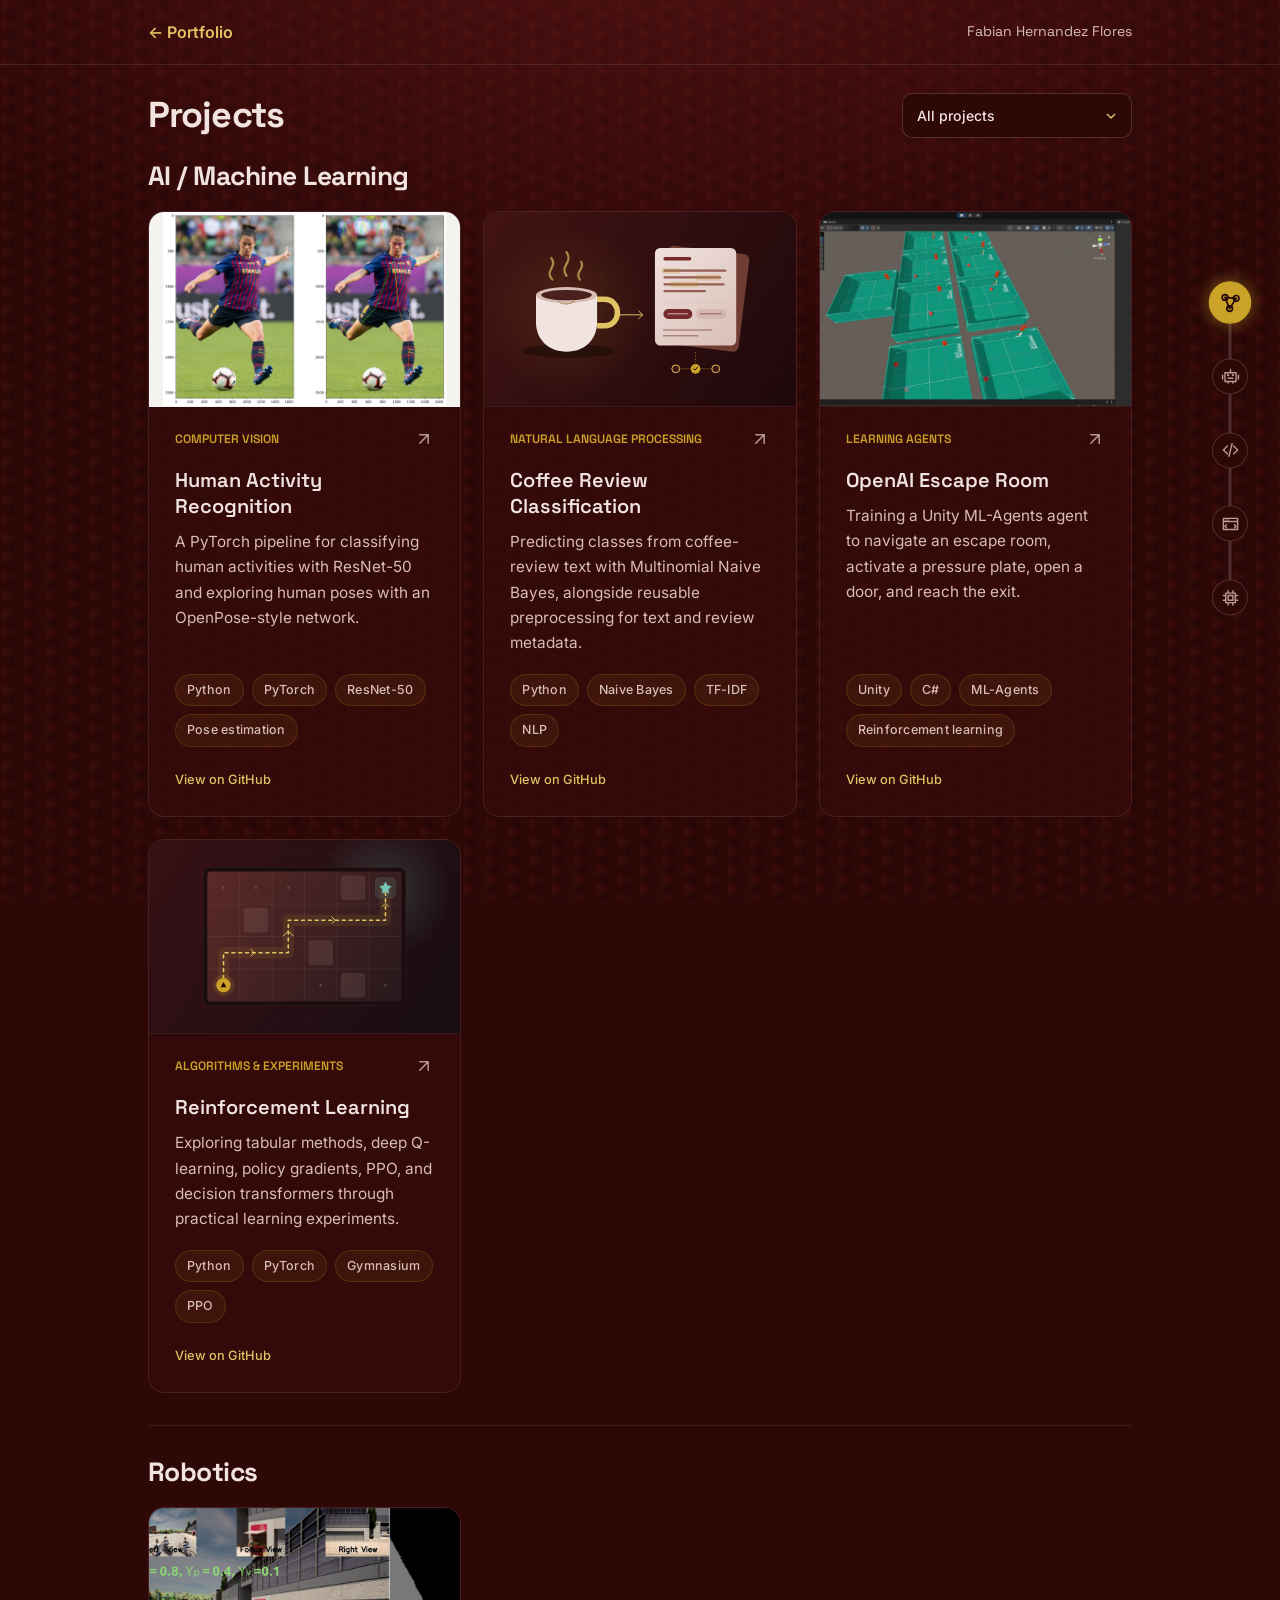
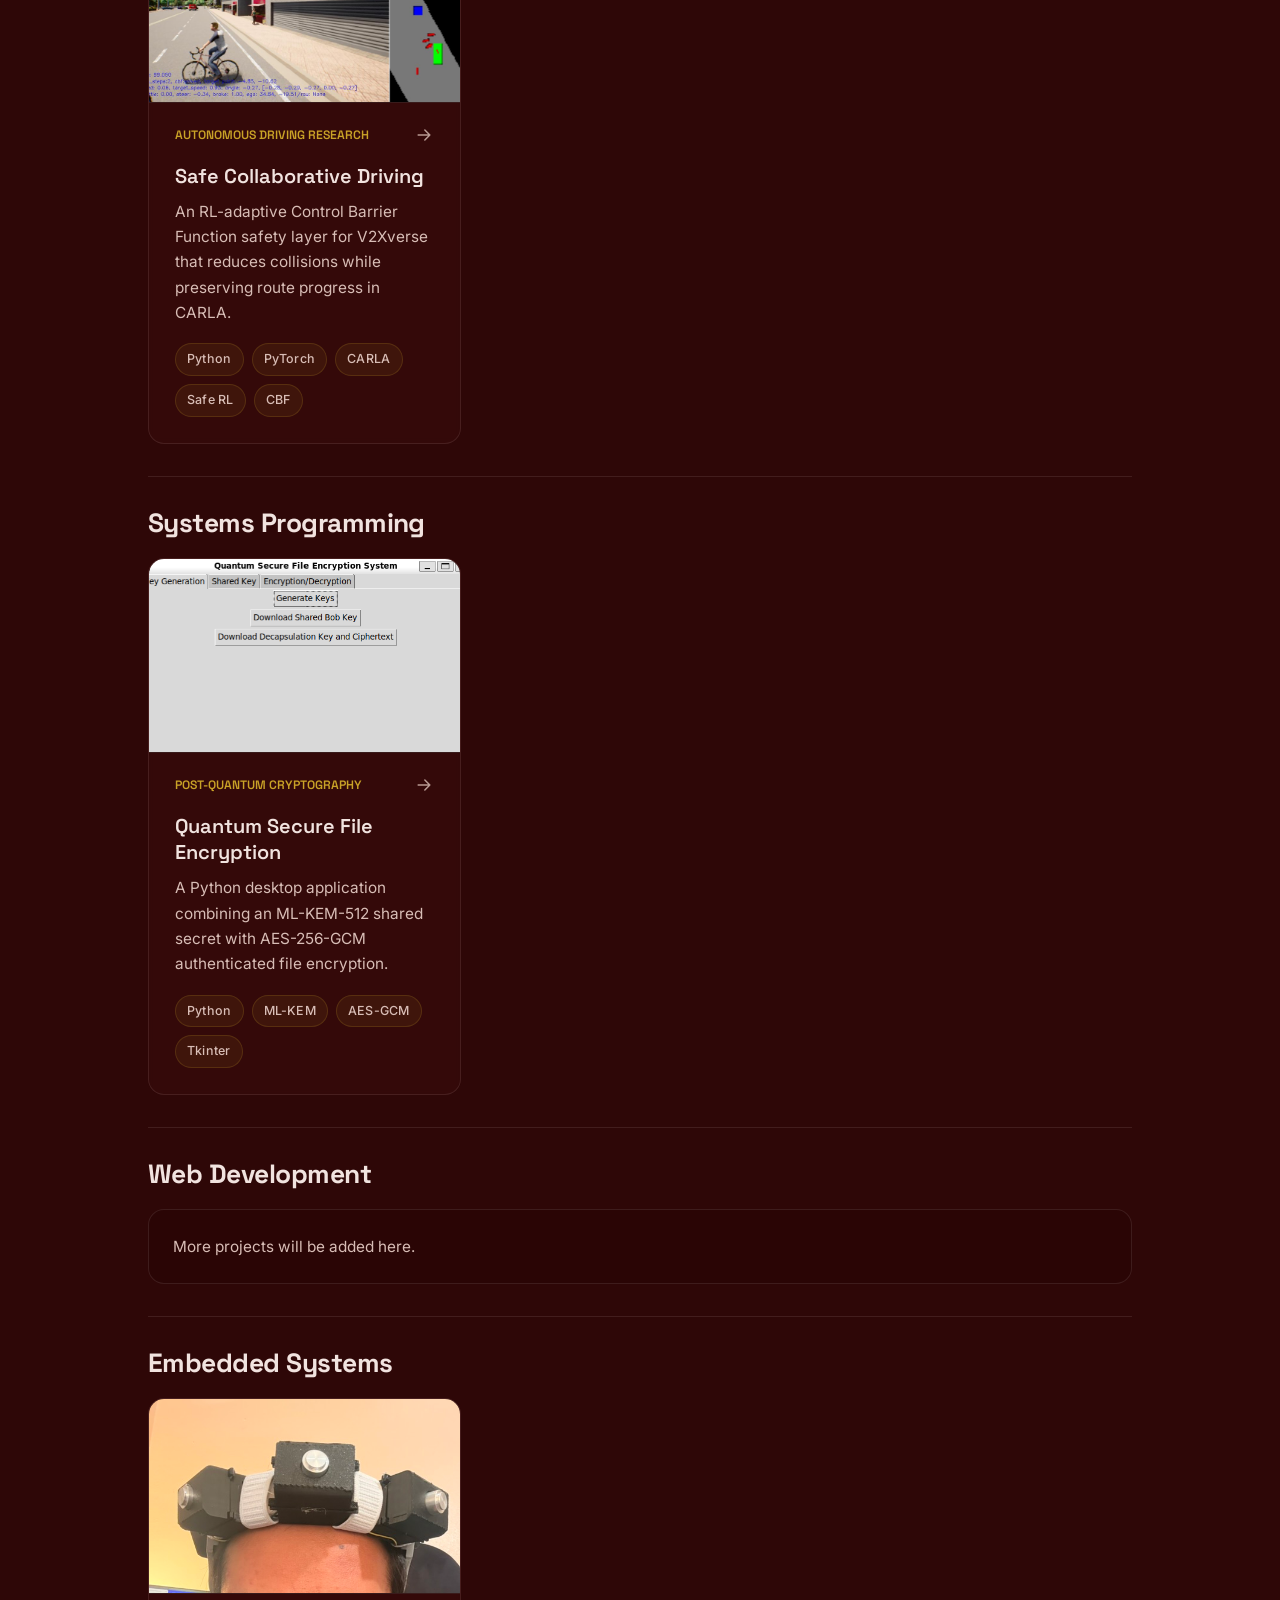
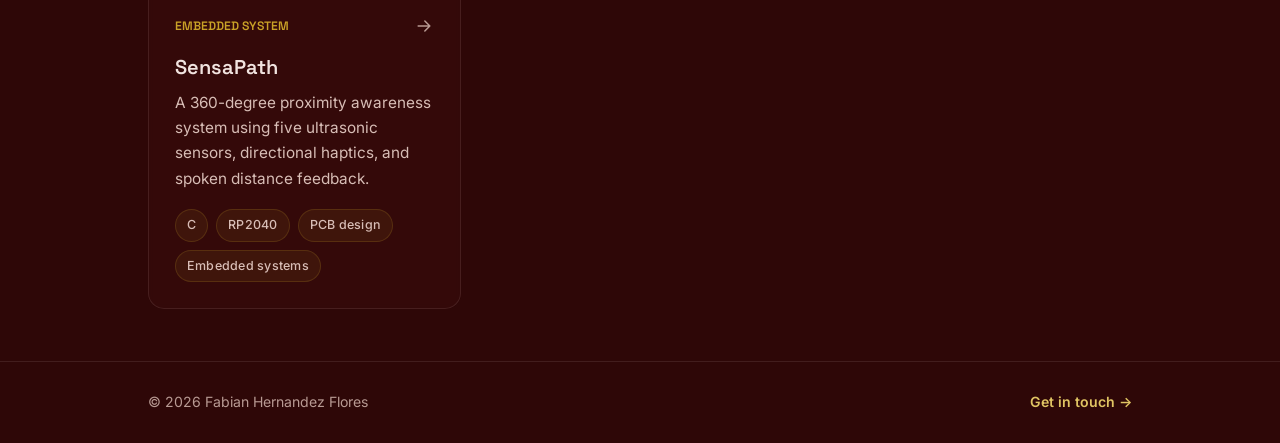
==== projects/index.html @ 93930863 "Add project page" ====
<!DOCTYPE html>
<html lang="en">
<head>
  <meta charset="UTF-8" />
  <meta name="viewport" content="width=device-width, initial-scale=1.0" />
  <title>Projects | Fabian Hernandez Flores</title>
  <meta name="description" content="Explore Fabian Hernandez Flores's projects in AI, machine learning, reinforcement learning, robotics, systems programming, web development, and embedded systems." />
  <meta property="og:title" content="Projects | Fabian Hernandez Flores" />
  <meta property="og:description" content="From learning agents and computer vision to autonomous driving, cryptography, and embedded hardware." />
  <meta property="og:type" content="website" />
  <meta property="og:url" content="https://fabianhz.me/projects/" />
  <link rel="canonical" href="https://fabianhz.me/projects/" />
  <link rel="icon" href="data:image/svg+xml,<svg xmlns='http://www.w3.org/2000/svg' viewBox='0 0 32 32'><rect width='32' height='32' rx='7' fill='%232e0707'/><text x='16' y='22' font-size='18' font-family='monospace' fill='%23c9a227' text-anchor='middle'>F</text></svg>" />
  <link rel="preconnect" href="https://fonts.googleapis.com" />
  <link rel="preconnect" href="https://fonts.gstatic.com" crossorigin />
  <link href="https://fonts.googleapis.com/css2?family=Inter:wght@400;500;600&family=Space+Grotesk:wght@500;600;700&display=swap" rel="stylesheet" />
  <link rel="stylesheet" href="../css/styles.css?v=20260701-1" />
  <link rel="stylesheet" href="../css/projects.css?v=20261018-2" />
</head>
<body class="catalog-page">
  <a class="catalog-skip-link" href="#main">Skip to content</a>

  <nav class="rail" aria-label="Project category navigation">
    <ul class="rail__list">
      <li>
        <a href="#ai-machine-learning" class="rail__link" aria-label="AI / Machine Learning">
          <svg viewBox="0 0 24 24" aria-hidden="true"><g fill="none" stroke="currentColor" stroke-width="1.8" stroke-linecap="round" stroke-linejoin="round"><path d="m6 6 12 1M6 6l5 12M18 7l-7 11"/><circle cx="6" cy="6" r="3"/><circle cx="18" cy="7" r="3"/><circle cx="11" cy="18" r="3"/></g></svg>
          <span class="rail__tip">AI / Machine Learning</span>
        </a>
      </li>
      <li>
        <a href="#robotics" class="rail__link" aria-label="Robotics">
          <svg viewBox="0 0 24 24" aria-hidden="true"><g fill="none" stroke="currentColor" stroke-width="1.8" stroke-linecap="round" stroke-linejoin="round"><path d="M5 8h14v11H5zM12 8V4M9 19v2m6-2v2M2 11v5m20-5v5M9 15h6"/><path d="M9 11h.01M15 11h.01" stroke-width="3"/></g></svg>
          <span class="rail__tip">Robotics</span>
        </a>
      </li>
      <li>
        <a href="#systems-programming" class="rail__link" aria-label="Systems Programming">
          <svg viewBox="0 0 24 24" aria-hidden="true"><path d="m8 7-5 5 5 5m8-10 5 5-5 5M14 4l-4 16" fill="none" stroke="currentColor" stroke-width="1.8" stroke-linecap="round" stroke-linejoin="round"/></svg>
          <span class="rail__tip">Systems Programming</span>
        </a>
      </li>
      <li>
        <a href="#web-development" class="rail__link" aria-label="Web Development">
          <svg viewBox="0 0 24 24" aria-hidden="true"><path d="M3 5h18v14H3zM3 9h18M6 7h.01M9 7h.01M7 13l-2 2 2 2m10-4 2 2-2 2" fill="none" stroke="currentColor" stroke-width="1.8" stroke-linecap="round" stroke-linejoin="round"/></svg>
          <span class="rail__tip">Web Development</span>
        </a>
      </li>
      <li>
        <a href="#embedded-systems" class="rail__link" aria-label="Embedded Systems">
          <svg viewBox="0 0 24 24" aria-hidden="true"><path d="M6 6h12v12H6zM9 9h6v6H9zM9 3v3m6-3v3m-6 12v3m6-3v3M3 9h3m-3 6h3m12-6h3m-3 6h3" fill="none" stroke="currentColor" stroke-width="1.8" stroke-linecap="round" stroke-linejoin="round"/></svg>
          <span class="rail__tip">Embedded Systems</span>
        </a>
      </li>
    </ul>
    <span class="rail__fill" aria-hidden="true"></span>
  </nav>

  <header class="catalog-nav">
    <div class="container catalog-nav__inner">
      <a class="catalog-nav__back" href="../index.html#projects">&larr; Portfolio</a>
      <a class="catalog-nav__name" href="../index.html">Fabian Hernandez Flores</a>
    </div>
  </header>

  <main id="main">
    <div class="container">
      <header class="catalog-toolbar" id="explore">
        <h1>Projects</h1>
        <div class="catalog-filters" hidden>
          <label class="catalog-sr-only" for="project-filter">Filter projects by discipline</label>
          <select class="catalog-filter" id="project-filter" aria-controls="project-catalog filtered-results">
            <option value="all">All projects</option>
            <option value="ai-machine-learning">AI / Machine Learning</option>
            <option value="robotics">Robotics</option>
            <option value="systems-programming">Systems Programming</option>
            <option value="web-development">Web Development</option>
            <option value="embedded-systems">Embedded Systems</option>
          </select>
        </div>
      </header>

      <p class="catalog-sr-only" id="catalog-status" role="status" aria-live="polite" aria-atomic="true">7 projects</p>

      <div id="project-catalog">
        <section class="catalog-section" id="ai-machine-learning" aria-labelledby="ai-title">
          <header class="section__head catalog-section__head">
            <h2 class="section__title" id="ai-title">AI / Machine Learning</h2>
          </header>
          <div class="projects">
            <a class="card card--project" href="https://github.com/fabianhdz/human-activity-recognition" target="_blank" rel="noopener noreferrer" data-category="ai-machine-learning" data-tags="ai-machine-learning">
              <div class="card__media card__media--contain">
                <img src="../assets/projects/human-activity/pose_estimate.png" alt="Soccer player shown with detected joints and a pose-estimation skeleton" width="2392" height="1638" />
              </div>
              <div class="card__top">
                <span class="card__kicker">Computer vision</span>
                <svg class="card__arrow" viewBox="0 0 24 24" aria-hidden="true"><path d="M7 17 17 7M7 7h10v10" fill="none" stroke="currentColor" stroke-width="1.8" stroke-linecap="round" stroke-linejoin="round"/></svg>
              </div>
              <h3 class="card__title">Human Activity Recognition</h3>
              <p class="card__desc">A PyTorch pipeline for classifying human activities with ResNet-50 and exploring human poses with an OpenPose-style network.</p>
              <ul class="tags">
                <li>Python</li>
                <li>PyTorch</li>
                <li>ResNet-50</li>
                <li>Pose estimation</li>
              </ul>
              <span class="card__destination">View on GitHub <span class="catalog-sr-only">(opens in a new tab)</span></span>
            </a>

            <a class="card card--project" href="https://github.com/fabianhdz/coffee-review-classification" target="_blank" rel="noopener noreferrer" data-category="ai-machine-learning" data-tags="ai-machine-learning">
              <div class="card__media">
                <img src="../assets/projects/coffee-review/classification.svg" alt="Illustration of a coffee cup and written reviews flowing into a text classifier" width="960" height="600" />
              </div>
              <div class="card__top">
                <span class="card__kicker">Natural language processing</span>
                <svg class="card__arrow" viewBox="0 0 24 24" aria-hidden="true"><path d="M7 17 17 7M7 7h10v10" fill="none" stroke="currentColor" stroke-width="1.8" stroke-linecap="round" stroke-linejoin="round"/></svg>
              </div>
              <h3 class="card__title">Coffee Review Classification</h3>
              <p class="card__desc">Predicting classes from coffee-review text with Multinomial Naive Bayes, alongside reusable preprocessing for text and review metadata.</p>
              <ul class="tags">
                <li>Python</li>
                <li>Naive Bayes</li>
                <li>TF-IDF</li>
                <li>NLP</li>
              </ul>
              <span class="card__destination">View on GitHub <span class="catalog-sr-only">(opens in a new tab)</span></span>
            </a>

            <a class="card card--project" href="https://github.com/Dianacastilleja/OpenAI_EscapeRoom/tree/training_model" target="_blank" rel="noopener noreferrer" data-category="ai-machine-learning" data-tags="ai-machine-learning reinforcement-learning">
              <div class="card__media">
                <img src="../assets/projects/openai_escaperoom/training-preview.jpg" alt="Unity training environment with parallel escape rooms, agents, doors, and pressure plates" width="1920" height="1080" loading="lazy" />
              </div>
              <div class="card__top">
                <span class="card__kicker">Learning agents</span>
                <svg class="card__arrow" viewBox="0 0 24 24" aria-hidden="true"><path d="M7 17 17 7M7 7h10v10" fill="none" stroke="currentColor" stroke-width="1.8" stroke-linecap="round" stroke-linejoin="round"/></svg>
              </div>
              <h3 class="card__title">OpenAI Escape Room</h3>
              <p class="card__desc">Training a Unity ML-Agents agent to navigate an escape room, activate a pressure plate, open a door, and reach the exit.</p>
              <ul class="tags">
                <li>Unity</li>
                <li>C#</li>
                <li>ML-Agents</li>
                <li>Reinforcement learning</li>
              </ul>
              <span class="card__destination">View on GitHub <span class="catalog-sr-only">(opens in a new tab)</span></span>
            </a>

            <a class="card card--project" href="https://github.com/fabianhdz/reinforcement-learning" target="_blank" rel="noopener noreferrer" data-category="ai-machine-learning" data-tags="ai-machine-learning reinforcement-learning">
              <div class="card__media">
                <img src="../assets/projects/reinforcement-learning/grid-world.svg" alt="Illustration of a learning agent following a path through a grid world toward a goal" width="960" height="600" loading="lazy" />
              </div>
              <div class="card__top">
                <span class="card__kicker">Algorithms &amp; experiments</span>
                <svg class="card__arrow" viewBox="0 0 24 24" aria-hidden="true"><path d="M7 17 17 7M7 7h10v10" fill="none" stroke="currentColor" stroke-width="1.8" stroke-linecap="round" stroke-linejoin="round"/></svg>
              </div>
              <h3 class="card__title">Reinforcement Learning</h3>
              <p class="card__desc">Exploring tabular methods, deep Q-learning, policy gradients, PPO, and decision transformers through practical learning experiments.</p>
              <ul class="tags">
                <li>Python</li>
                <li>PyTorch</li>
                <li>Gymnasium</li>
                <li>PPO</li>
              </ul>
              <span class="card__destination">View on GitHub <span class="catalog-sr-only">(opens in a new tab)</span></span>
            </a>
          </div>
        </section>

        <section class="catalog-section" id="robotics" aria-labelledby="robotics-title">
          <header class="section__head catalog-section__head">
            <h2 class="section__title" id="robotics-title">Robotics</h2>
          </header>
          <div class="projects">
            <a class="card card--project" href="collaborative-driving.html" data-category="robotics" data-tags="robotics ai-machine-learning reinforcement-learning">
              <div class="card__media">
                <img src="../assets/projects/collaborative-driving/cyclist-in-path.png" alt="CARLA simulation showing adaptive CBF gains during a cyclist encounter" width="975" height="521" loading="lazy" />
              </div>
              <div class="card__top">
                <span class="card__kicker">Autonomous driving research</span>
                <svg class="card__arrow" viewBox="0 0 24 24" aria-hidden="true"><path d="M5 12h14m-6-6 6 6-6 6" fill="none" stroke="currentColor" stroke-width="1.8" stroke-linecap="round" stroke-linejoin="round"/></svg>
              </div>
              <h3 class="card__title">Safe Collaborative Driving</h3>
              <p class="card__desc">
                An RL-adaptive Control Barrier Function safety layer for V2Xverse that
                reduces collisions while preserving route progress in CARLA.
              </p>
              <ul class="tags">
                <li>Python</li>
                <li>PyTorch</li>
                <li>CARLA</li>
                <li>Safe RL</li>
                <li>CBF</li>
              </ul>
            </a>
          </div>
        </section>

        <section class="catalog-section" id="systems-programming" aria-labelledby="systems-title">
          <header class="section__head catalog-section__head">
            <h2 class="section__title" id="systems-title">Systems Programming</h2>
          </header>
          <div class="projects">
            <a class="card card--project" href="qsfes.html" data-category="systems-programming" data-tags="systems-programming">
              <div class="card__media">
                <img src="../assets/projects/qsfes/key_generation.png" alt="QSFES desktop interface for ML-KEM key generation" width="1106" height="642" loading="lazy" />
              </div>
              <div class="card__top">
                <span class="card__kicker">Post-quantum cryptography</span>
                <svg class="card__arrow" viewBox="0 0 24 24" aria-hidden="true"><path d="M5 12h14m-6-6 6 6-6 6" fill="none" stroke="currentColor" stroke-width="1.8" stroke-linecap="round" stroke-linejoin="round"/></svg>
              </div>
              <h3 class="card__title">Quantum Secure File Encryption</h3>
              <p class="card__desc">
                A Python desktop application combining an ML-KEM-512 shared secret with
                AES-256-GCM authenticated file encryption.
              </p>
              <ul class="tags">
                <li>Python</li>
                <li>ML-KEM</li>
                <li>AES-GCM</li>
                <li>Tkinter</li>
              </ul>
            </a>
          </div>
        </section>

        <section class="catalog-section" id="web-development" aria-labelledby="web-title">
          <header class="section__head catalog-section__head">
            <h2 class="section__title" id="web-title">Web Development</h2>
          </header>
          <div class="catalog-note">
            <p>More projects will be added here.</p>
          </div>
        </section>

        <section class="catalog-section" id="embedded-systems" aria-labelledby="embedded-title">
          <header class="section__head catalog-section__head">
            <h2 class="section__title" id="embedded-title">Embedded Systems</h2>
          </header>
          <div class="projects">
            <a class="card card--project" href="sensapath.html" data-category="embedded-systems" data-tags="embedded-systems">
              <div class="card__media">
                <img src="../assets/projects/sensapath/wearable-prototype.jpg" alt="SensaPath ultrasonic sensor modules mounted around a wearable headpiece" width="524" height="328" loading="lazy" />
              </div>
              <div class="card__top">
                <span class="card__kicker">Embedded system</span>
                <svg class="card__arrow" viewBox="0 0 24 24" aria-hidden="true"><path d="M5 12h14m-6-6 6 6-6 6" fill="none" stroke="currentColor" stroke-width="1.8" stroke-linecap="round" stroke-linejoin="round"/></svg>
              </div>
              <h3 class="card__title">SensaPath</h3>
              <p class="card__desc">
                A 360-degree proximity awareness system using five ultrasonic sensors,
                directional haptics, and spoken distance feedback.
              </p>
              <ul class="tags">
                <li>C</li>
                <li>RP2040</li>
                <li>PCB design</li>
                <li>Embedded systems</li>
              </ul>
            </a>
          </div>
        </section>
      </div>

      <section class="catalog-results" id="filtered-results" aria-labelledby="filtered-title" hidden>
        <header class="catalog-results__head">
          <h2 class="section__title" id="filtered-title">Filtered projects</h2>
        </header>
        <div class="projects" id="filtered-grid"></div>
        <div class="catalog-note" id="catalog-empty" hidden>
          <p>No projects in <span id="empty-category">this discipline</span> yet. Explore another discipline or browse the full collection.</p>
          <button class="btn btn--ghost" type="button" id="reset-filter">View all projects &rarr;</button>
        </div>
      </section>
    </div>
  </main>

  <footer class="footer">
    <div class="container footer__inner">
      <span>&copy; <span id="year"></span> Fabian Hernandez Flores</span>
      <a class="link-arrow" href="../index.html#contact">Get in touch &rarr;</a>
    </div>
  </footer>

  <script src="../js/main.js?v=20261018-2"></script>
  <script src="../js/projects.js?v=20261018-2"></script>
</body>
</html>
---- css/styles.css ----
/* ============================================================
   Fabian Hernandez Flores — Portfolio
   Palette: dark maroon base + subtle triangle texture + gold accent
   ============================================================ */

:root {
  /* Maroon base */
  --maroon-900: #240505;
  --maroon-800: #2e0707;
  --maroon-700: #3a0a0a;
  --maroon-600: #4a1010;
  --maroon-500: #5c1717;

  /* Text */
  --cream:       #f1e3df;
  --cream-dim:   #d8bdb6;
  --rose-gray:   #b89a93;

  /* Accent */
  --gold:        #c9a227;
  --gold-soft:   #e0c463;

  /* UI */
  --line:        rgba(241, 227, 223, 0.10);
  --line-strong: rgba(241, 227, 223, 0.18);
  --card-bg:     rgba(60, 14, 14, 0.45);
  --card-bg-hi:  rgba(80, 20, 20, 0.6);

  --radius:      16px;
  --radius-sm:   10px;
  --maxw:        1080px;

  --font-display: "Space Grotesk", "Segoe UI", system-ui, sans-serif;
  --font-body:    "Inter", system-ui, -apple-system, "Segoe UI", sans-serif;
}

/* ---------- Reset ---------- */
*, *::before, *::after { box-sizing: border-box; }
* { margin: 0; }

html {
  scroll-behavior: smooth;
  -webkit-text-size-adjust: 100%;
}

@media (prefers-reduced-motion: reduce) {
  html { scroll-behavior: auto; }
}

body {
  font-family: var(--font-body);
  color: var(--cream);
  line-height: 1.65;
  background-color: var(--maroon-800);
  /* Triangle texture (recolored from reference) + soft vertical depth */
  background-image:
    radial-gradient(1200px 600px at 50% -10%, rgba(120, 30, 30, 0.45), transparent 70%),
    url("data:image/svg+xml,%3Csvg xmlns='http://www.w3.org/2000/svg' width='44' height='76' viewBox='0 0 44 76'%3E%3Crect width='44' height='76' fill='%232e0707'/%3E%3Cg fill='%23380a0a'%3E%3Cpath d='M0 0 L10 6 L0 12 Z'/%3E%3Cpath d='M0 19 L10 25 L0 31 Z'/%3E%3Cpath d='M0 38 L10 44 L0 50 Z'/%3E%3Cpath d='M0 57 L10 63 L0 69 Z'/%3E%3Cpath d='M22 9 L32 15 L22 21 Z'/%3E%3Cpath d='M22 28 L32 34 L22 40 Z'/%3E%3Cpath d='M22 47 L32 53 L22 59 Z'/%3E%3Cpath d='M22 66 L32 72 L22 78 Z'/%3E%3C/g%3E%3Cg fill='%23260606'%3E%3Cpath d='M12 9 L2 15 L12 21 Z'/%3E%3Cpath d='M12 28 L2 34 L12 40 Z'/%3E%3Cpath d='M12 47 L2 53 L12 59 Z'/%3E%3Cpath d='M34 0 L24 6 L34 12 Z'/%3E%3Cpath d='M34 19 L24 25 L34 31 Z'/%3E%3Cpath d='M34 38 L24 44 L34 50 Z'/%3E%3Cpath d='M34 57 L24 63 L34 69 Z'/%3E%3C/g%3E%3C/svg%3E");
  background-attachment: fixed;
  background-position: center top;
  overflow-x: hidden;
}

img, svg { display: block; max-width: 100%; }
a { color: inherit; text-decoration: none; }
ul { list-style: none; padding: 0; }

::selection { background: var(--gold); color: var(--maroon-900); }

/* Focus visibility for keyboard users */
:focus-visible {
  outline: 2px solid var(--gold-soft);
  outline-offset: 3px;
  border-radius: 4px;
}

/* ---------- Layout helpers ---------- */
.container {
  width: 100%;
  max-width: var(--maxw);
  margin-inline: auto;
  padding-inline: clamp(20px, 5vw, 48px);
}

.section {
  padding-block: clamp(72px, 12vh, 130px);
  position: relative;
}

.section + .section { border-top: 1px solid var(--line); }

/* ============================================================
   Section headings
   ============================================================ */
.section__head { margin-bottom: clamp(32px, 5vw, 56px); max-width: 60ch; }
.section__head--center { margin-inline: auto; text-align: center; }

.section__index {
  font-family: var(--font-display);
  font-size: 0.8rem;
  letter-spacing: 0.3em;
  color: var(--gold);
  opacity: 0.85;
}

.section__title {
  font-family: var(--font-display);
  font-weight: 700;
  font-size: clamp(1.9rem, 4.5vw, 2.8rem);
  line-height: 1.1;
  margin-top: 6px;
  letter-spacing: -0.02em;
}

.section__sub {
  margin-top: 12px;
  color: var(--rose-gray);
  font-size: 1.02rem;
}

/* ============================================================
   Hero / About
   ============================================================ */
.section--hero {
  min-height: 100vh;
  display: flex;
  align-items: center;
  padding-top: 120px;
}

.hero { max-width: 760px; }

.hero__avatar {
  width: clamp(120px, 18vw, 168px);
  height: clamp(120px, 18vw, 168px);
  object-fit: cover;
  object-position: center 24%;
  border-radius: 50%;
  background: radial-gradient(circle at 30% 30%, var(--maroon-500), var(--maroon-800));
  border: 1px solid var(--line-strong);
  margin-bottom: 28px;
  box-shadow: 0 8px 24px rgba(0,0,0,0.3);
}

.hero__eyebrow {
  font-family: var(--font-display);
  color: var(--gold);
  letter-spacing: 0.04em;
  font-size: 1rem;
  margin-bottom: 10px;
}

.hero__name {
  font-family: var(--font-display);
  font-weight: 700;
  font-size: clamp(2.6rem, 8vw, 4.6rem);
  line-height: 1.02;
  letter-spacing: -0.03em;
  background: linear-gradient(180deg, var(--cream), var(--cream-dim));
  -webkit-background-clip: text;
  background-clip: text;
  color: transparent;
}

.hero__tagline {
  margin-top: 14px;
  font-size: clamp(1.05rem, 2.6vw, 1.4rem);
  color: var(--gold-soft);
  font-weight: 500;
}

.hero__about {
  margin-top: 24px;
  max-width: 60ch;
  color: var(--cream-dim);
  font-size: 1.08rem;
}

.hero__cta {
  margin-top: 34px;
  display: flex;
  flex-wrap: wrap;
  gap: 14px;
}

/* ---------- Buttons ---------- */
.btn {
  display: inline-flex;
  align-items: center;
  gap: 8px;
  padding: 12px 24px;
  border-radius: 999px;
  font-weight: 600;
  font-size: 0.95rem;
  border: 1px solid transparent;
  transition: transform 0.18s ease, background 0.2s ease, border-color 0.2s ease, color 0.2s ease;
}
.btn:hover { transform: translateY(-2px); }

.btn--primary {
  background: var(--gold);
  color: var(--maroon-900);
}
.btn--primary:hover { background: var(--gold-soft); }

.btn--ghost {
  border-color: var(--line-strong);
  color: var(--cream);
}
.btn--ghost:hover { border-color: var(--gold); color: var(--gold-soft); }

/* ============================================================
   Cards (shared)
   ============================================================ */
.card {
  background: var(--card-bg);
  border: 1px solid var(--line);
  border-radius: var(--radius);
  padding: 26px;
  transition: transform 0.2s ease, border-color 0.2s ease, background 0.2s ease;
  backdrop-filter: blur(2px);
}

/* ---------- Projects ---------- */
.projects {
  display: grid;
  grid-template-columns: repeat(auto-fit, minmax(280px, 1fr));
  gap: 22px;
}

.card--project {
  display: flex;
  flex-direction: column;
  min-height: 230px;
  overflow: hidden;
}
.card--project:hover {
  transform: translateY(-5px);
  border-color: var(--gold);
  background: var(--card-bg-hi);
}

.card__top {
  display: flex;
  justify-content: space-between;
  align-items: center;
  margin-bottom: 18px;
}
.card__media {
  aspect-ratio: 16 / 10;
  margin: -26px -26px 22px;
  overflow: hidden;
  border-bottom: 1px solid var(--line);
  background: var(--maroon-900);
}
.card__media img {
  width: 100%;
  height: 100%;
  object-fit: cover;
  transition: transform 0.35s ease;
}
.card--project:hover .card__media img { transform: scale(1.035); }
.card__kicker {
  color: var(--gold);
  font-family: var(--font-display);
  font-size: 0.76rem;
  font-weight: 600;
  text-transform: uppercase;
}
.card__icon { width: 30px; height: 30px; color: var(--gold); }
.card__arrow {
  width: 20px; height: 20px;
  color: var(--rose-gray);
  transition: transform 0.2s ease, color 0.2s ease;
}
.card--project:hover .card__arrow {
  transform: translate(3px, -3px);
  color: var(--gold-soft);
}

.card__title {
  font-family: var(--font-display);
  font-size: 1.25rem;
  font-weight: 600;
}
.card__desc {
  margin-top: 10px;
  color: var(--cream-dim);
  font-size: 0.96rem;
  flex: 1;
}

/* ---------- Tags ---------- */
.tags {
  display: flex;
  flex-wrap: wrap;
  gap: 8px;
  margin-top: 18px;
}
.tags li {
  font-size: 0.78rem;
  font-weight: 500;
  letter-spacing: 0.02em;
  padding: 5px 11px;
  border-radius: 999px;
  color: var(--cream-dim);
  background: rgba(201, 162, 39, 0.08);
  border: 1px solid rgba(201, 162, 39, 0.18);
}
.tags--lg li { font-size: 0.88rem; padding: 7px 14px; }

.projects__more { margin-top: 30px; }
.link-arrow {
  color: var(--gold-soft);
  font-weight: 600;
  border-bottom: 1px solid transparent;
  transition: border-color 0.2s ease;
}
.link-arrow:hover { border-color: var(--gold-soft); }

/* ============================================================
   Experience
   ============================================================ */
.experience {
  display: flex;
  flex-direction: column;
  gap: 22px;
}

.exp:hover {
  border-color: var(--gold);
  background: var(--card-bg-hi);
}

.exp__head {
  display: flex;
  flex-wrap: wrap;
  justify-content: space-between;
  align-items: baseline;
  gap: 6px 20px;
  margin-bottom: 16px;
}
.exp__role {
  font-family: var(--font-display);
  font-size: 1.2rem;
  font-weight: 600;
}
.exp__at { color: var(--gold-soft); }
.exp__period {
  font-family: var(--font-display);
  font-size: 0.82rem;
  letter-spacing: 0.04em;
  color: var(--rose-gray);
  white-space: nowrap;
}

.exp__points li {
  position: relative;
  padding-left: 20px;
  margin-bottom: 10px;
  color: var(--cream-dim);
  font-size: 0.98rem;
}
.exp__points li:last-child { margin-bottom: 0; }
.exp__points li::before {
  content: "›";
  position: absolute;
  left: 4px;
  color: var(--gold);
}

/* ============================================================
   Skills
   ============================================================ */
.skills {
  display: grid;
  grid-template-columns: repeat(auto-fit, minmax(260px, 1fr));
  gap: 28px;
}
.skills__label {
  font-family: var(--font-display);
  font-size: 1.05rem;
  color: var(--gold-soft);
  margin-bottom: 16px;
  padding-bottom: 10px;
  border-bottom: 1px solid var(--line);
}

/* ============================================================
   Contact
   ============================================================ */
.section--contact { padding-bottom: clamp(60px, 9vh, 100px); }
.contact__links {
  display: flex;
  flex-wrap: wrap;
  justify-content: center;
  gap: 16px;
  margin-top: 8px;
}
.contact__link {
  display: inline-flex;
  align-items: center;
  justify-content: center;
  gap: 12px;
  flex: 0 0 180px;
  width: 180px;
  max-width: 100%;
  padding: 16px 26px;
  border-radius: var(--radius-sm);
  border: 1px solid var(--line-strong);
  background: var(--card-bg);
  color: var(--cream);
  font-weight: 500;
  transition: transform 0.18s ease, border-color 0.2s ease, color 0.2s ease, background 0.2s ease;
}
.contact__link span {
  min-width: 0;
  overflow-wrap: anywhere;
}
.contact__link svg { width: 22px; height: 22px; color: var(--gold); }
.contact__link:hover {
  transform: translateY(-3px);
  border-color: var(--gold);
  color: var(--gold-soft);
  background: var(--card-bg-hi);
}
.contact__link:hover svg { color: var(--gold-soft); }

@media (max-width: 520px) {
  .contact__link {
    flex: 1 1 100%;
    width: 100%;
    justify-content: flex-start;
  }
}

/* ============================================================
   Scroll-progress rail (right side)
   ============================================================ */
.rail {
  position: fixed;
  top: 50%;
  right: clamp(16px, 2.5vw, 32px);
  transform: translateY(-50%);
  z-index: 90;
  pointer-events: none;
}

.rail__list {
  position: relative;
  display: flex;
  flex-direction: column;
  align-items: center;
  gap: clamp(26px, 4.2vh, 46px);
}

/* Track line + gold fill share the same geometry; icon centers are 18px in */
.rail__list::before,
.rail__fill {
  content: "";
  position: absolute;
  left: 50%;
  top: 18px;
  bottom: 18px;
  width: 3px;
  border-radius: 3px;
}
.rail__list::before {
  transform: translateX(-50%);
  background: var(--line-strong);
}
.rail__fill {
  transform-origin: top center;
  transform: translateX(-50%) scaleY(var(--rail-progress, 0));
  background: linear-gradient(var(--gold-soft), var(--gold));
  box-shadow: 0 0 10px rgba(201, 162, 39, 0.5);
  transition: transform 0.15s linear;
  z-index: 1;
}

.rail__link {
  pointer-events: auto;
  position: relative;
  z-index: 2;
  display: grid;
  place-items: center;
  width: 36px;
  height: 36px;
  border-radius: 50%;
  color: var(--rose-gray);
  background: var(--maroon-800);
  border: 1px solid var(--line-strong);
  transition: color 0.2s ease, border-color 0.2s ease, transform 0.2s ease, background 0.2s ease;
}
.rail__link svg { width: 19px; height: 19px; }
.rail__link:hover {
  color: var(--cream);
  border-color: var(--gold);
  transform: scale(1.12);
}
.rail__link.is-active {
  color: var(--maroon-900);
  background: var(--gold);
  border-color: var(--gold);
  transform: scale(1.18);
  box-shadow: 0 0 14px rgba(201, 162, 39, 0.55);
}

.rail__tip {
  position: absolute;
  right: calc(100% + 12px);
  top: 50%;
  transform: translateY(-50%);
  white-space: nowrap;
  font-family: var(--font-display);
  font-size: 0.72rem;
  letter-spacing: 0.08em;
  color: var(--cream);
  background: rgba(28, 4, 4, 0.92);
  border: 1px solid var(--line-strong);
  padding: 4px 10px;
  border-radius: 999px;
  opacity: 0;
  pointer-events: none;
  transition: opacity 0.2s ease;
}
.rail__link:hover .rail__tip,
.rail__link:focus-visible .rail__tip { opacity: 1; }

@media (max-width: 980px) {
  .rail { display: none; }
}
@media (prefers-reduced-motion: reduce) {
  .rail__fill { transition: none; }
}

/* ============================================================
   Footer
   ============================================================ */
.footer {
  border-top: 1px solid var(--line);
  padding-block: 28px;
  color: var(--rose-gray);
  font-size: 0.88rem;
}
.footer__inner {
  display: flex;
  flex-wrap: wrap;
  justify-content: space-between;
  gap: 8px;
}

/* ============================================================
   Reveal-on-scroll animation
   ============================================================ */
.reveal {
  opacity: 0;
  transform: translateY(24px);
  transition: opacity 0.6s ease, transform 0.6s ease;
}
.reveal.is-visible {
  opacity: 1;
  transform: none;
}
@media (prefers-reduced-motion: reduce) {
  .reveal { opacity: 1; transform: none; transition: none; }
}
---- css/projects.css ----
/* Project catalog: shared palette and cards come from styles.css. */
.catalog-page [hidden] { display: none !important; }

.catalog-sr-only {
  position: absolute;
  width: 1px;
  height: 1px;
  padding: 0;
  margin: -1px;
  overflow: hidden;
  clip-path: inset(50%);
  white-space: nowrap;
  border: 0;
}

.catalog-skip-link {
  position: absolute;
  top: -100px;
  left: 20px;
  z-index: 10;
  padding: 10px 18px;
  background: var(--gold);
  color: var(--maroon-900);
  border-radius: var(--radius-sm);
}
.catalog-skip-link:focus { top: 12px; }

.catalog-nav { border-bottom: 1px solid var(--line); }
.catalog-nav__inner {
  min-height: 64px;
  display: flex;
  align-items: center;
  justify-content: space-between;
  gap: 20px;
}
.catalog-nav__back { color: var(--gold-soft); font-weight: 600; }
.catalog-nav__back:hover { color: var(--cream); }
.catalog-nav__name {
  color: var(--cream-dim);
  font-family: var(--font-display);
  font-size: 0.88rem;
  text-align: right;
}
.catalog-nav__name:hover { color: var(--gold-soft); }

.catalog-toolbar {
  display: flex;
  align-items: center;
  justify-content: space-between;
  gap: 16px;
  padding-block: 28px 20px;
  scroll-margin-top: 20px;
}
.catalog-toolbar h1 {
  font-family: var(--font-display);
  font-size: clamp(1.65rem, 4vw, 2.25rem);
  line-height: 1.15;
  letter-spacing: -0.025em;
}

.catalog-filters { flex: 0 1 230px; min-width: 0; }
.catalog-filter {
  width: 100%;
  min-width: 0;
  min-height: 44px;
  padding: 10px 36px 10px 14px;
  border: 1px solid var(--line-strong);
  border-radius: var(--radius-sm);
  appearance: none;
  color-scheme: dark;
  background-color: var(--maroon-800);
  background-image: url("data:image/svg+xml,%3Csvg xmlns='http://www.w3.org/2000/svg' viewBox='0 0 16 16' fill='none' stroke='%23e0c463' stroke-width='1.5'%3E%3Cpath d='m4 6 4 4 4-4'/%3E%3C/svg%3E");
  background-repeat: no-repeat;
  background-position: right 12px center;
  background-size: 16px;
  color: var(--cream);
  font: inherit;
  font-size: 0.88rem;
  font-weight: 500;
  cursor: pointer;
  text-overflow: ellipsis;
  transition: border-color 0.2s ease;
}
.catalog-filter:hover { border-color: var(--gold); color: var(--gold-soft); }

.catalog-section {
  padding-block: 32px;
  border-top: 1px solid var(--line);
  scroll-margin-top: 20px;
}
.catalog-section:first-child { padding-top: 4px; border-top: 0; }
.catalog-section__head { margin-bottom: 20px; }
.catalog-page .section__title { margin-top: 0; font-size: clamp(1.3rem, 3vw, 1.65rem); }
.catalog-page .projects {
  grid-template-columns: repeat(3, minmax(0, 1fr));
  align-items: stretch;
}
.catalog-page .card--project { min-width: 0; }
.catalog-page .card__top { gap: 12px; }
.catalog-page .card__arrow { flex-shrink: 0; }
.catalog-page .card__title { line-height: 1.3; }
.catalog-page .card__media--contain { background: #f5f3f0; }
.catalog-page .card__media--contain img { object-fit: contain; }
.card__destination {
  margin-top: 22px;
  color: var(--gold-soft);
  font-size: 0.8rem;
  font-weight: 500;
}

.catalog-note {
  padding: 24px;
  border: 1px solid var(--line);
  border-radius: var(--radius);
  background: rgba(36, 5, 5, 0.35);
  color: var(--cream-dim);
  font-size: 0.96rem;
}
.catalog-note .btn { margin-top: 20px; font-family: inherit; cursor: pointer; }

.catalog-results {
  padding-block: 4px 40px;
}
.catalog-results__head { margin-bottom: 20px; }
.catalog-page main { padding-bottom: 20px; }

@media (min-width: 981px) and (max-width: 1240px) {
  .catalog-page main > .container { padding-right: 100px; }
}

@media (max-width: 900px) {
  .catalog-page .projects { grid-template-columns: repeat(2, minmax(0, 1fr)); }
}

@media (max-width: 620px) {
  .catalog-page .projects { grid-template-columns: minmax(0, 1fr); }
  .catalog-toolbar { padding-block: 20px 16px; }
  .catalog-nav__name { max-width: 150px; font-size: 0.8rem; }
  .catalog-filter { font-size: 0.8rem; }
}

@media (prefers-reduced-motion: reduce) {
  .catalog-page .card,
  .catalog-page .card__media img,
  .catalog-page .card__arrow,
  .catalog-page .btn,
  .catalog-filter { transition: none; }
  .catalog-page .card--project:hover,
  .catalog-page .card--project:hover .card__media img,
  .catalog-page .card--project:hover .card__arrow,
  .catalog-page .btn:hover { transform: none; }
}
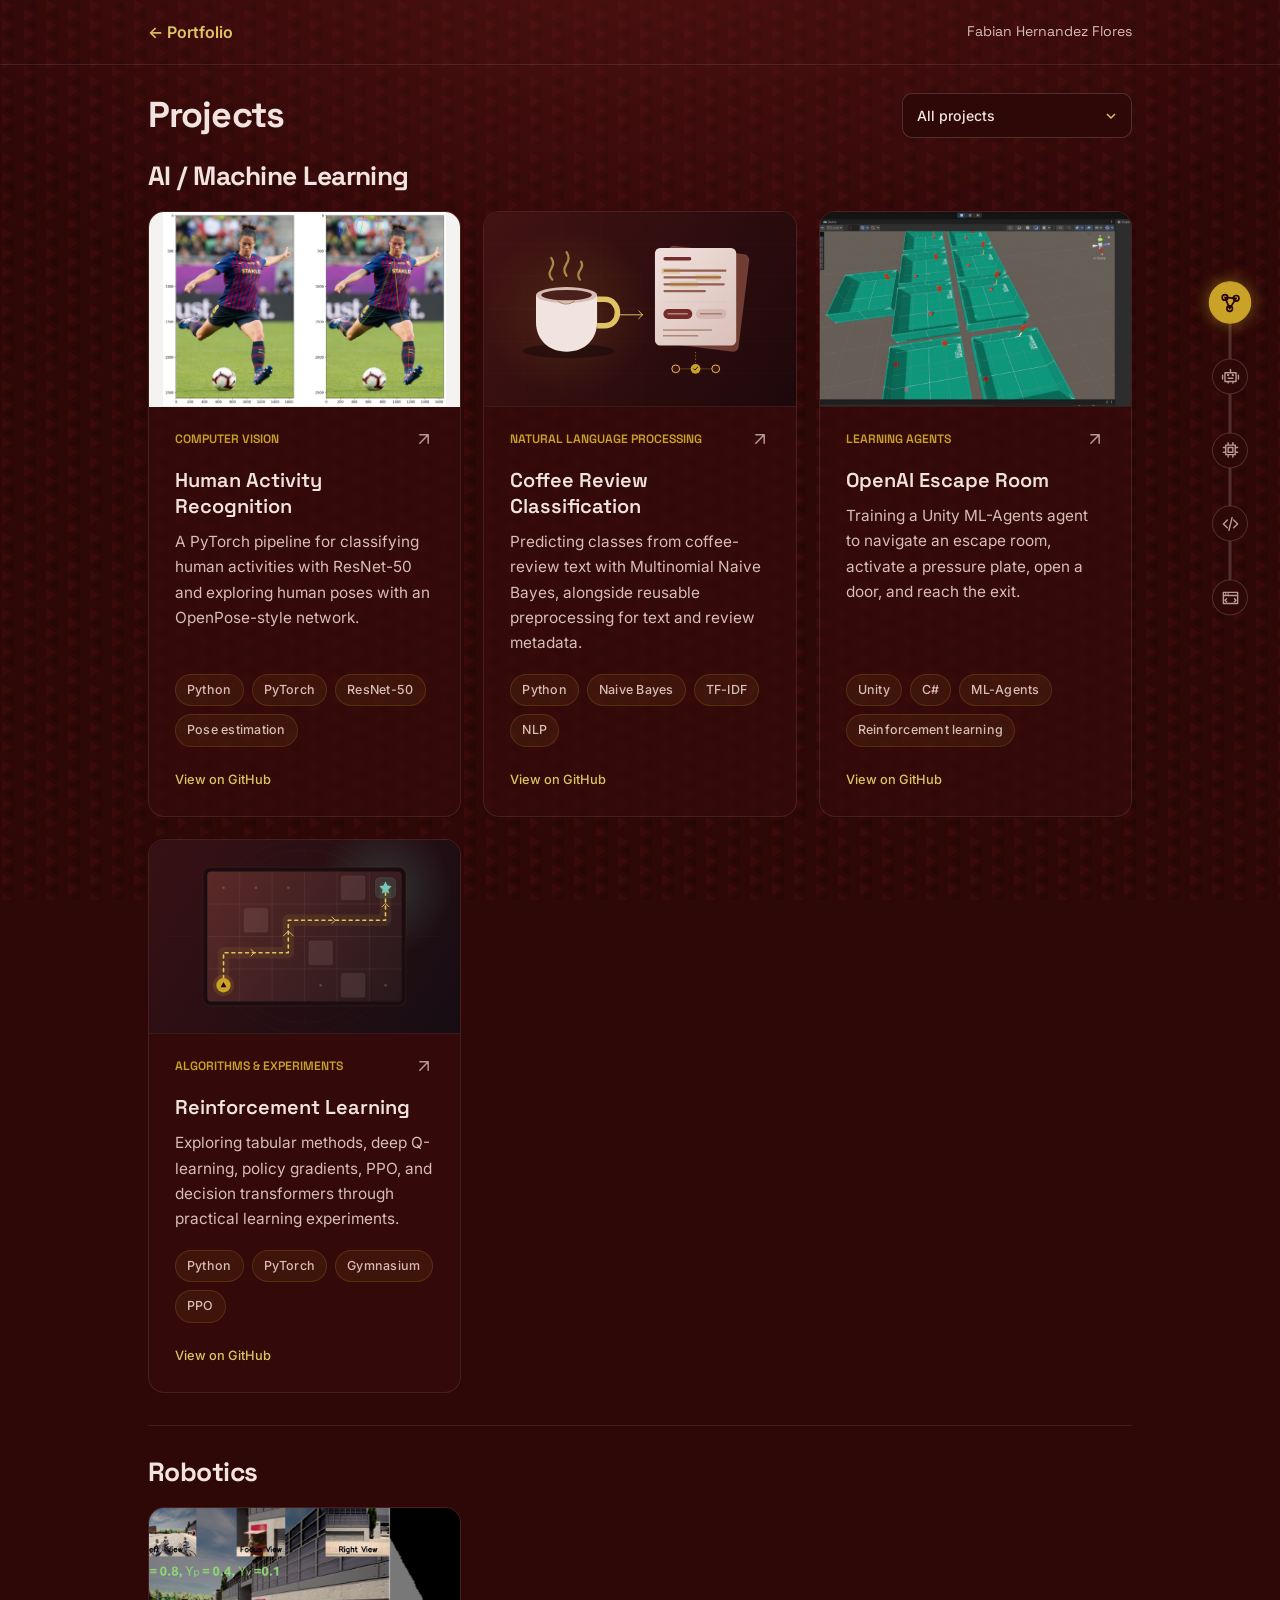
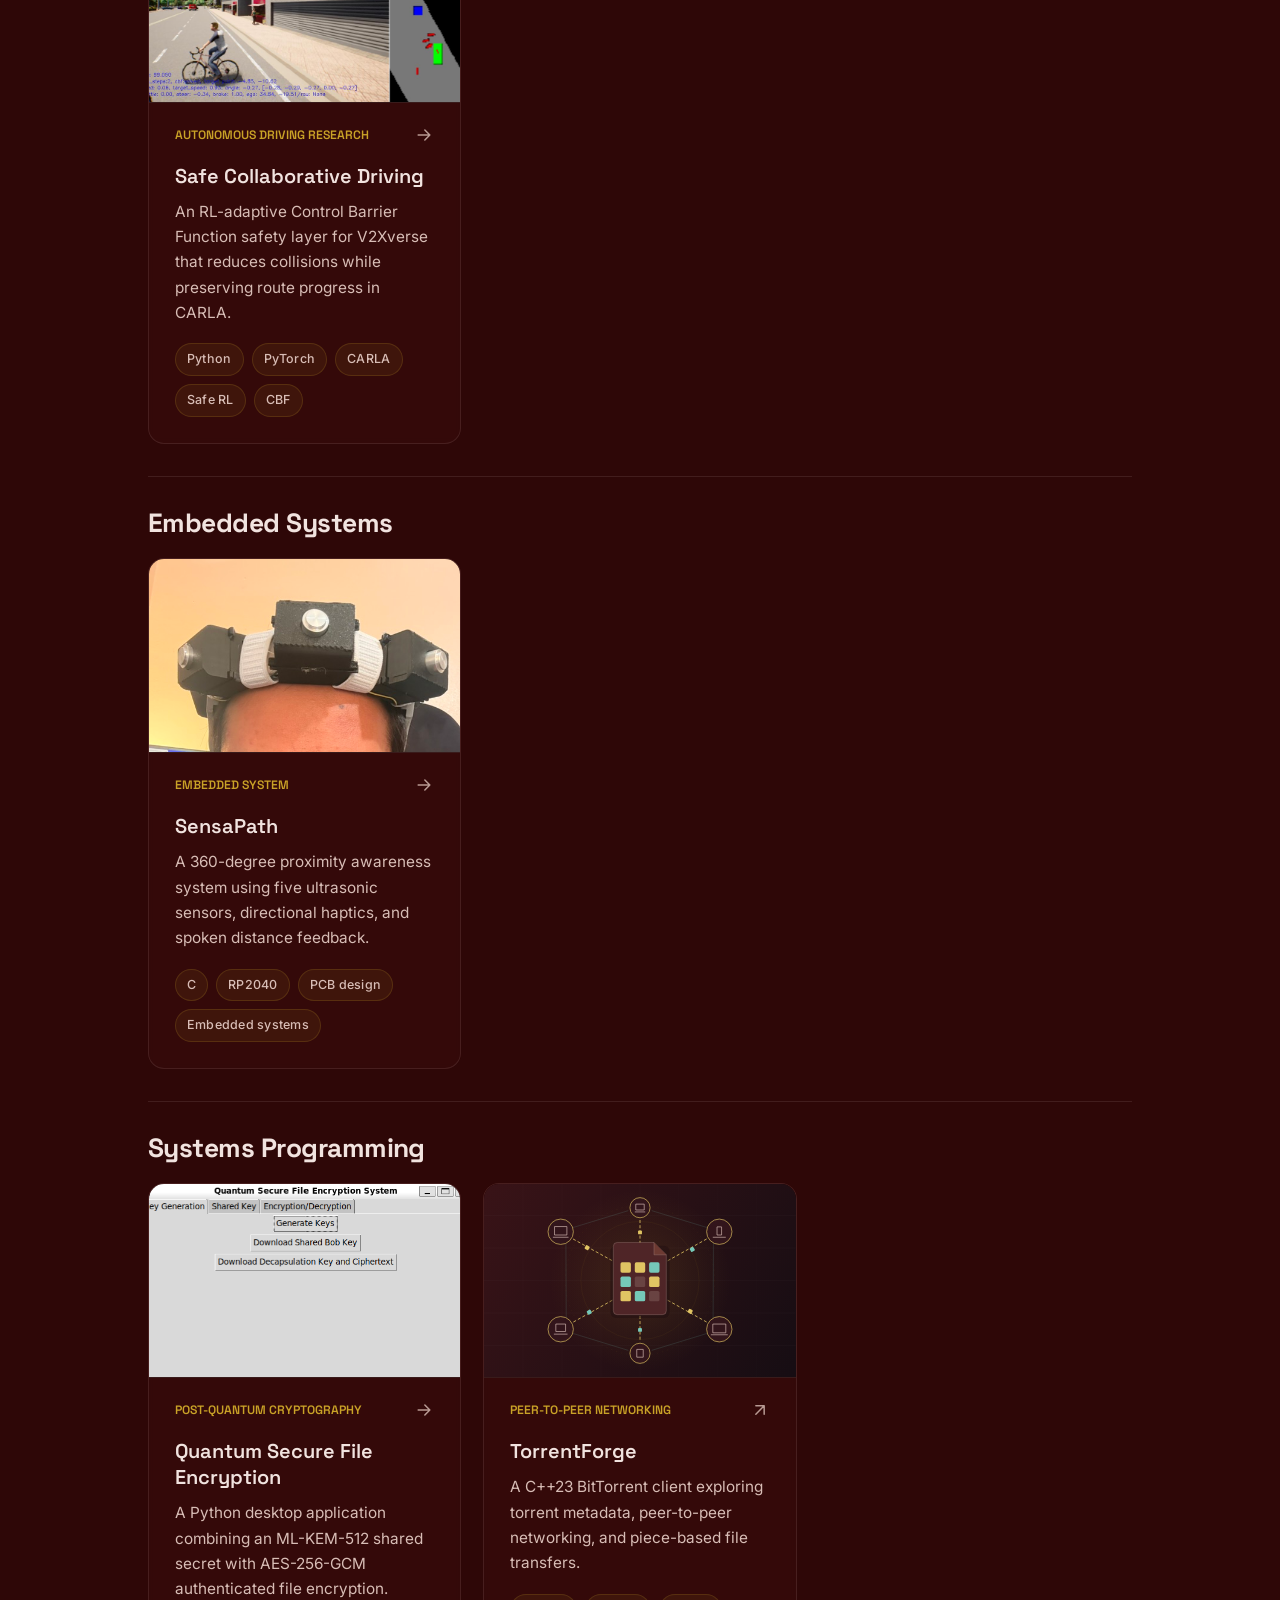
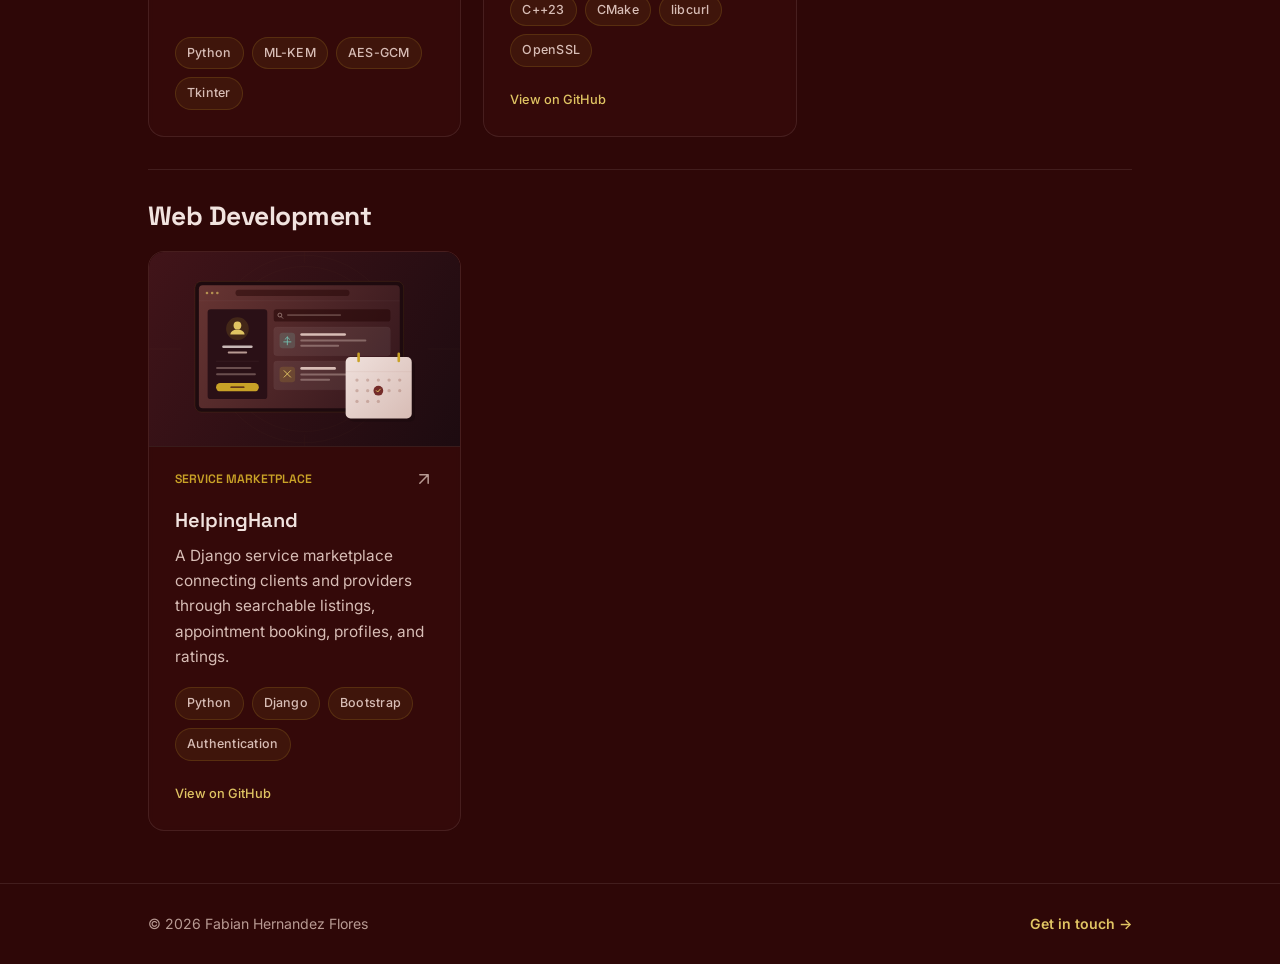
==== commit 89ae0eea: "post projects" ====
--- a/projects/index.html
+++ b/projects/index.html
@@ -35,6 +35,12 @@
         </a>
       </li>
       <li>
+        <a href="#embedded-systems" class="rail__link" aria-label="Embedded Systems">
+          <svg viewBox="0 0 24 24" aria-hidden="true"><path d="M6 6h12v12H6zM9 9h6v6H9zM9 3v3m6-3v3m-6 12v3m6-3v3M3 9h3m-3 6h3m12-6h3m-3 6h3" fill="none" stroke="currentColor" stroke-width="1.8" stroke-linecap="round" stroke-linejoin="round"/></svg>
+          <span class="rail__tip">Embedded Systems</span>
+        </a>
+      </li>
+      <li>
         <a href="#systems-programming" class="rail__link" aria-label="Systems Programming">
           <svg viewBox="0 0 24 24" aria-hidden="true"><path d="m8 7-5 5 5 5m8-10 5 5-5 5M14 4l-4 16" fill="none" stroke="currentColor" stroke-width="1.8" stroke-linecap="round" stroke-linejoin="round"/></svg>
           <span class="rail__tip">Systems Programming</span>
@@ -44,12 +50,6 @@
         <a href="#web-development" class="rail__link" aria-label="Web Development">
           <svg viewBox="0 0 24 24" aria-hidden="true"><path d="M3 5h18v14H3zM3 9h18M6 7h.01M9 7h.01M7 13l-2 2 2 2m10-4 2 2-2 2" fill="none" stroke="currentColor" stroke-width="1.8" stroke-linecap="round" stroke-linejoin="round"/></svg>
           <span class="rail__tip">Web Development</span>
-        </a>
-      </li>
-      <li>
-        <a href="#embedded-systems" class="rail__link" aria-label="Embedded Systems">
-          <svg viewBox="0 0 24 24" aria-hidden="true"><path d="M6 6h12v12H6zM9 9h6v6H9zM9 3v3m6-3v3m-6 12v3m6-3v3M3 9h3m-3 6h3m12-6h3m-3 6h3" fill="none" stroke="currentColor" stroke-width="1.8" stroke-linecap="round" stroke-linejoin="round"/></svg>
-          <span class="rail__tip">Embedded Systems</span>
         </a>
       </li>
     </ul>
@@ -73,14 +73,14 @@
             <option value="all">All projects</option>
             <option value="ai-machine-learning">AI / Machine Learning</option>
             <option value="robotics">Robotics</option>
+            <option value="embedded-systems">Embedded Systems</option>
             <option value="systems-programming">Systems Programming</option>
             <option value="web-development">Web Development</option>
-            <option value="embedded-systems">Embedded Systems</option>
           </select>
         </div>
       </header>
 
-      <p class="catalog-sr-only" id="catalog-status" role="status" aria-live="polite" aria-atomic="true">7 projects</p>
+      <p class="catalog-sr-only" id="catalog-status" role="status" aria-live="polite" aria-atomic="true">9 projects</p>
 
       <div id="project-catalog">
         <section class="catalog-section" id="ai-machine-learning" aria-labelledby="ai-title">
@@ -195,6 +195,34 @@
           </div>
         </section>
 
+        <section class="catalog-section" id="embedded-systems" aria-labelledby="embedded-title">
+          <header class="section__head catalog-section__head">
+            <h2 class="section__title" id="embedded-title">Embedded Systems</h2>
+          </header>
+          <div class="projects">
+            <a class="card card--project" href="sensapath.html" data-category="embedded-systems" data-tags="embedded-systems">
+              <div class="card__media">
+                <img src="../assets/projects/sensapath/wearable-prototype.jpg" alt="SensaPath ultrasonic sensor modules mounted around a wearable headpiece" width="524" height="328" loading="lazy" />
+              </div>
+              <div class="card__top">
+                <span class="card__kicker">Embedded system</span>
+                <svg class="card__arrow" viewBox="0 0 24 24" aria-hidden="true"><path d="M5 12h14m-6-6 6 6-6 6" fill="none" stroke="currentColor" stroke-width="1.8" stroke-linecap="round" stroke-linejoin="round"/></svg>
+              </div>
+              <h3 class="card__title">SensaPath</h3>
+              <p class="card__desc">
+                A 360-degree proximity awareness system using five ultrasonic sensors,
+                directional haptics, and spoken distance feedback.
+              </p>
+              <ul class="tags">
+                <li>C</li>
+                <li>RP2040</li>
+                <li>PCB design</li>
+                <li>Embedded systems</li>
+              </ul>
+            </a>
+          </div>
+        </section>
+
         <section class="catalog-section" id="systems-programming" aria-labelledby="systems-title">
           <header class="section__head catalog-section__head">
             <h2 class="section__title" id="systems-title">Systems Programming</h2>
@@ -220,6 +248,25 @@
                 <li>Tkinter</li>
               </ul>
             </a>
+
+            <a class="card card--project" href="https://github.com/fabianhdz/TorrentForge" target="_blank" rel="noopener noreferrer" data-category="systems-programming" data-tags="systems-programming">
+              <div class="card__media">
+                <img src="../assets/projects/torrentforge/peer-network.svg" alt="Illustration of peers exchanging file pieces across a decentralized network" width="960" height="600" loading="lazy" />
+              </div>
+              <div class="card__top">
+                <span class="card__kicker">Peer-to-peer networking</span>
+                <svg class="card__arrow" viewBox="0 0 24 24" aria-hidden="true"><path d="M7 17 17 7M7 7h10v10" fill="none" stroke="currentColor" stroke-width="1.8" stroke-linecap="round" stroke-linejoin="round"/></svg>
+              </div>
+              <h3 class="card__title">TorrentForge</h3>
+              <p class="card__desc">A C++23 BitTorrent client exploring torrent metadata, peer-to-peer networking, and piece-based file transfers.</p>
+              <ul class="tags">
+                <li>C++23</li>
+                <li>CMake</li>
+                <li>libcurl</li>
+                <li>OpenSSL</li>
+              </ul>
+              <span class="card__destination">View on GitHub <span class="catalog-sr-only">(opens in a new tab)</span></span>
+            </a>
           </div>
         </section>
 
@@ -227,35 +274,24 @@
           <header class="section__head catalog-section__head">
             <h2 class="section__title" id="web-title">Web Development</h2>
           </header>
-          <div class="catalog-note">
-            <p>More projects will be added here.</p>
-          </div>
-        </section>
-
-        <section class="catalog-section" id="embedded-systems" aria-labelledby="embedded-title">
-          <header class="section__head catalog-section__head">
-            <h2 class="section__title" id="embedded-title">Embedded Systems</h2>
-          </header>
-          <div class="projects">
-            <a class="card card--project" href="sensapath.html" data-category="embedded-systems" data-tags="embedded-systems">
-              <div class="card__media">
-                <img src="../assets/projects/sensapath/wearable-prototype.jpg" alt="SensaPath ultrasonic sensor modules mounted around a wearable headpiece" width="524" height="328" loading="lazy" />
-              </div>
-              <div class="card__top">
-                <span class="card__kicker">Embedded system</span>
-                <svg class="card__arrow" viewBox="0 0 24 24" aria-hidden="true"><path d="M5 12h14m-6-6 6 6-6 6" fill="none" stroke="currentColor" stroke-width="1.8" stroke-linecap="round" stroke-linejoin="round"/></svg>
-              </div>
-              <h3 class="card__title">SensaPath</h3>
-              <p class="card__desc">
-                A 360-degree proximity awareness system using five ultrasonic sensors,
-                directional haptics, and spoken distance feedback.
-              </p>
-              <ul class="tags">
-                <li>C</li>
-                <li>RP2040</li>
-                <li>PCB design</li>
-                <li>Embedded systems</li>
-              </ul>
+          <div class="projects">
+            <a class="card card--project" href="https://github.com/fabianhdz/HelpingHand" target="_blank" rel="noopener noreferrer" data-category="web-development" data-tags="web-development">
+              <div class="card__media">
+                <img src="../assets/projects/helpinghand/service-marketplace.svg" alt="Illustration of service listings, a provider profile, and an appointment calendar" width="960" height="600" loading="lazy" />
+              </div>
+              <div class="card__top">
+                <span class="card__kicker">Service marketplace</span>
+                <svg class="card__arrow" viewBox="0 0 24 24" aria-hidden="true"><path d="M7 17 17 7M7 7h10v10" fill="none" stroke="currentColor" stroke-width="1.8" stroke-linecap="round" stroke-linejoin="round"/></svg>
+              </div>
+              <h3 class="card__title">HelpingHand</h3>
+              <p class="card__desc">A Django service marketplace connecting clients and providers through searchable listings, appointment booking, profiles, and ratings.</p>
+              <ul class="tags">
+                <li>Python</li>
+                <li>Django</li>
+                <li>Bootstrap</li>
+                <li>Authentication</li>
+              </ul>
+              <span class="card__destination">View on GitHub <span class="catalog-sr-only">(opens in a new tab)</span></span>
             </a>
           </div>
         </section>
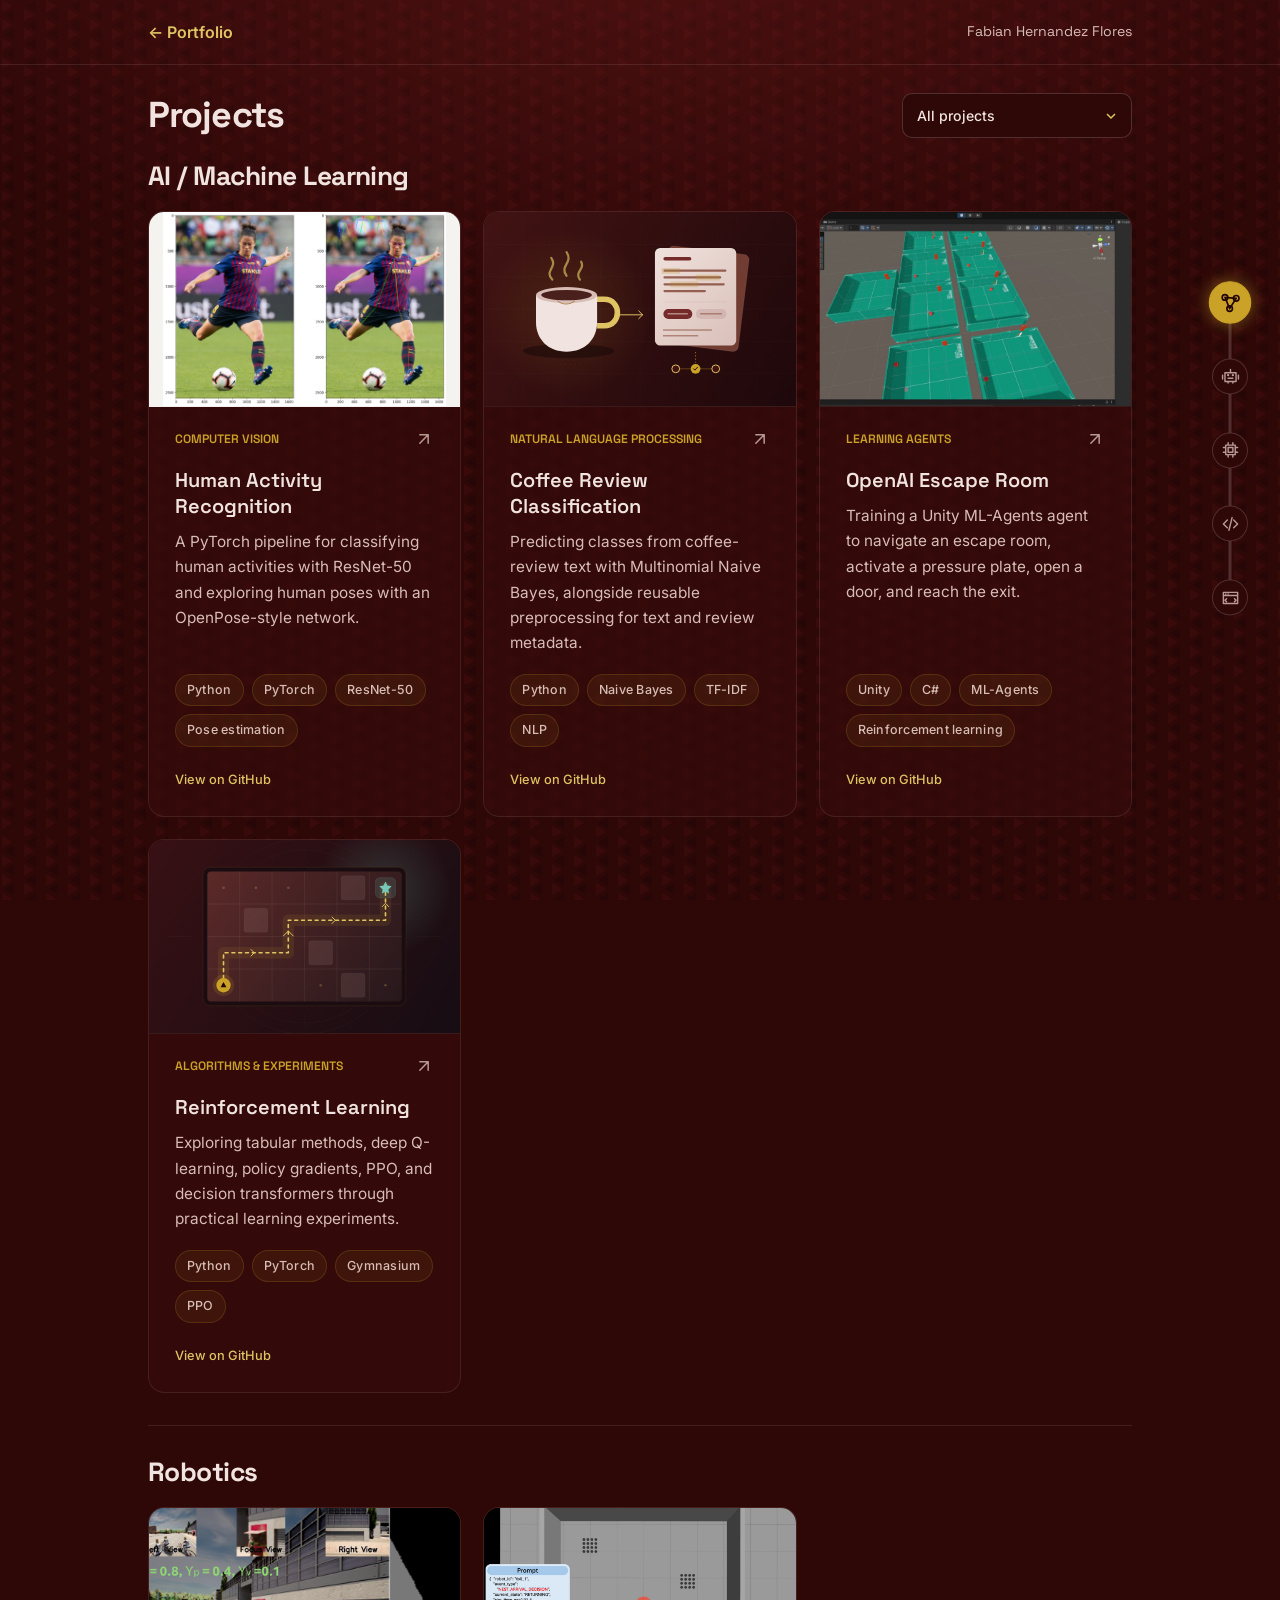
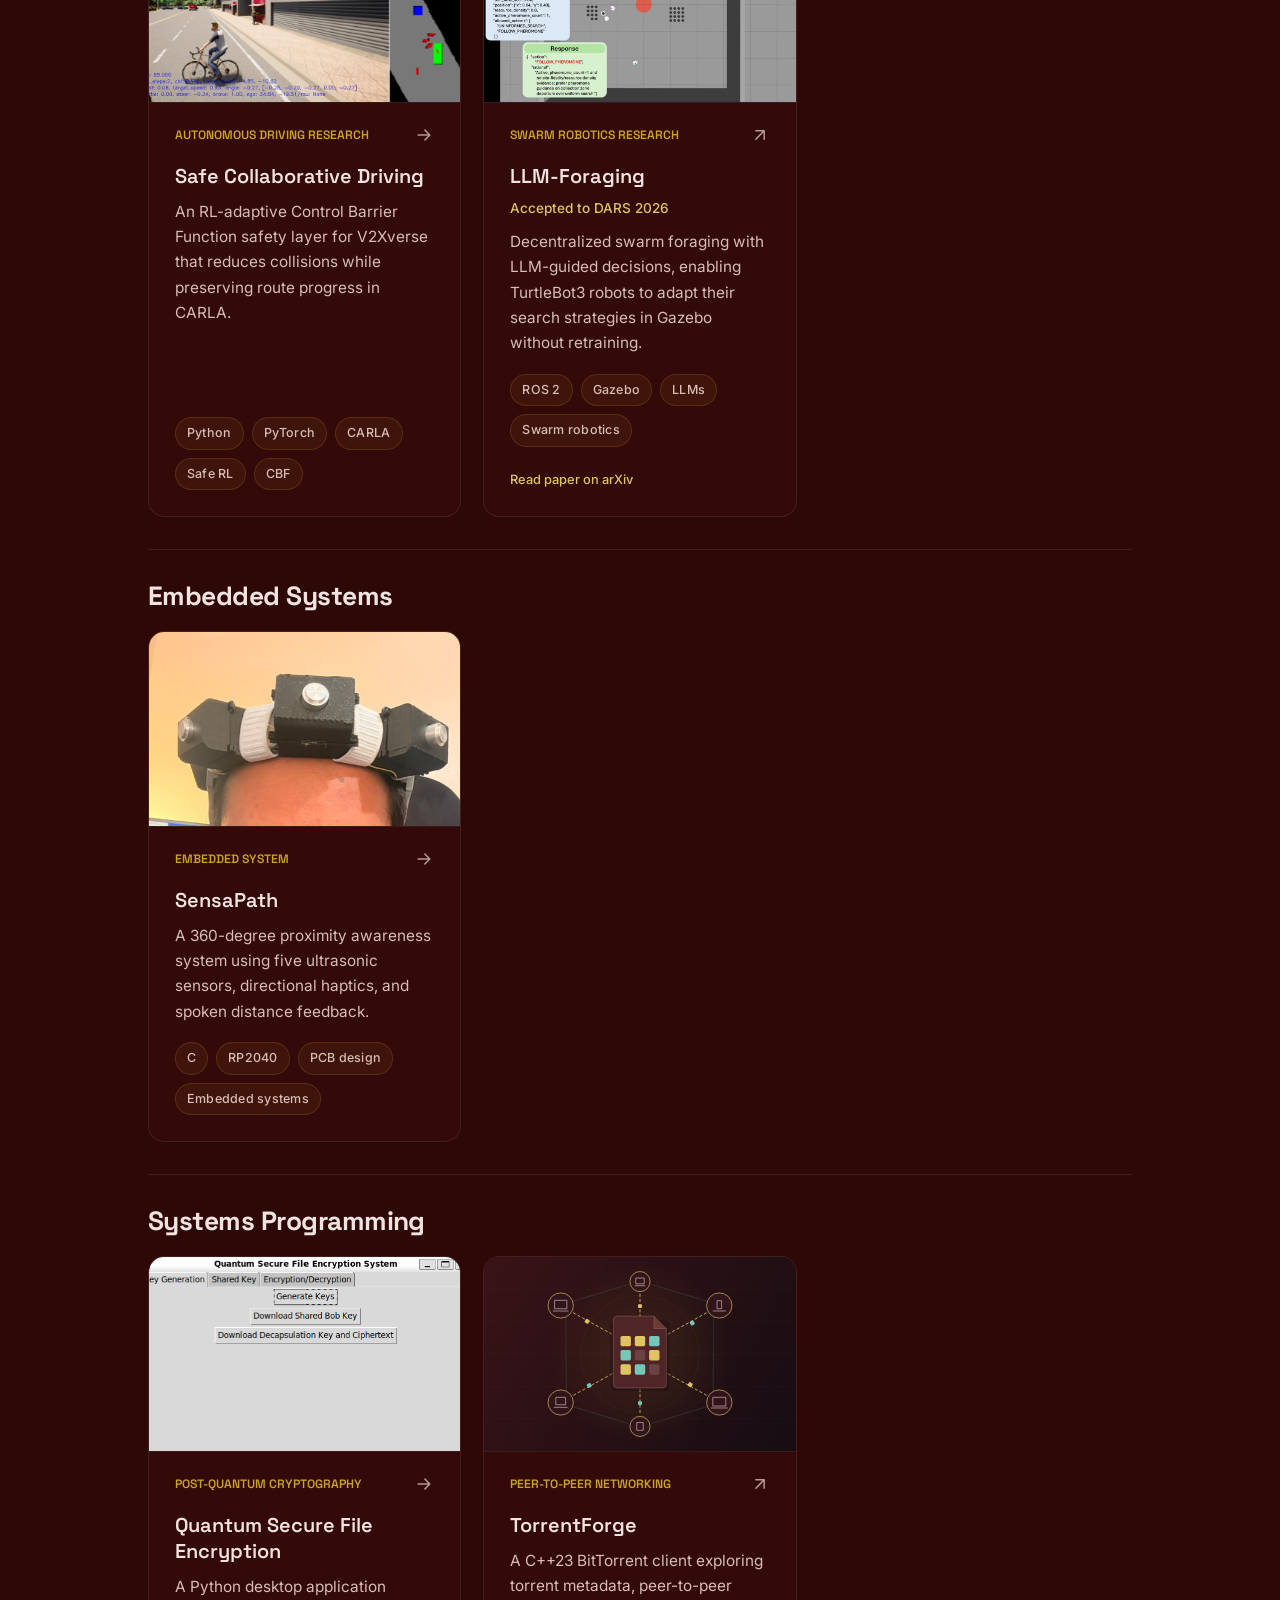
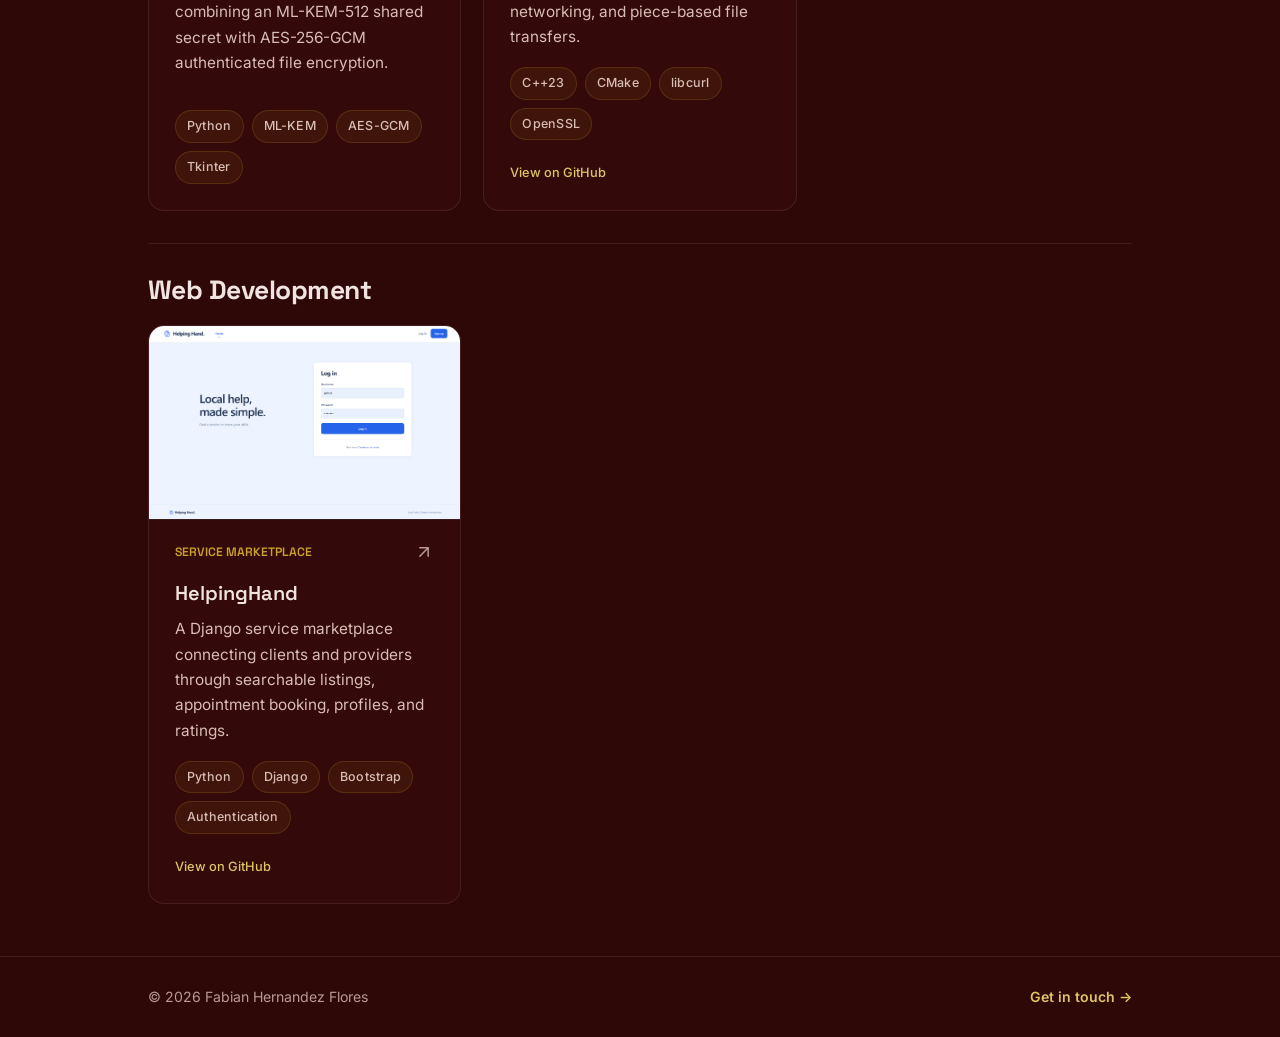
==== commit c5dfc3f6: "Add robotic project" ====
--- a/projects/index.html
+++ b/projects/index.html
@@ -15,7 +15,7 @@
   <link rel="preconnect" href="https://fonts.gstatic.com" crossorigin />
   <link href="https://fonts.googleapis.com/css2?family=Inter:wght@400;500;600&family=Space+Grotesk:wght@500;600;700&display=swap" rel="stylesheet" />
   <link rel="stylesheet" href="../css/styles.css?v=20260701-1" />
-  <link rel="stylesheet" href="../css/projects.css?v=20261018-2" />
+  <link rel="stylesheet" href="../css/projects.css?v=20261019-1" />
 </head>
 <body class="catalog-page">
   <a class="catalog-skip-link" href="#main">Skip to content</a>
@@ -80,7 +80,7 @@
         </div>
       </header>
 
-      <p class="catalog-sr-only" id="catalog-status" role="status" aria-live="polite" aria-atomic="true">9 projects</p>
+      <p class="catalog-sr-only" id="catalog-status" role="status" aria-live="polite" aria-atomic="true">10 projects</p>
 
       <div id="project-catalog">
         <section class="catalog-section" id="ai-machine-learning" aria-labelledby="ai-title">
@@ -192,6 +192,26 @@
                 <li>CBF</li>
               </ul>
             </a>
+
+            <a class="card card--project" href="https://arxiv.org/abs/2605.01461" target="_blank" rel="noopener noreferrer" data-category="robotics" data-tags="robotics ai-machine-learning">
+              <div class="card__media">
+                <img src="../assets/projects/llm-foraging/llm-foraging.png" alt="Gazebo swarm-foraging simulation with an LLM prompt and response guiding a TurtleBot3 robot" width="2298" height="1380" loading="lazy" />
+              </div>
+              <div class="card__top">
+                <span class="card__kicker">Swarm robotics research</span>
+                <svg class="card__arrow" viewBox="0 0 24 24" aria-hidden="true"><path d="M7 17 17 7M7 7h10v10" fill="none" stroke="currentColor" stroke-width="1.8" stroke-linecap="round" stroke-linejoin="round"/></svg>
+              </div>
+              <h3 class="card__title">LLM-Foraging</h3>
+              <p class="card__recognition">Accepted to DARS 2026</p>
+              <p class="card__desc">Decentralized swarm foraging with LLM-guided decisions, enabling TurtleBot3 robots to adapt their search strategies in Gazebo without retraining.</p>
+              <ul class="tags">
+                <li>ROS 2</li>
+                <li>Gazebo</li>
+                <li>LLMs</li>
+                <li>Swarm robotics</li>
+              </ul>
+              <span class="card__destination">Read paper on arXiv <span class="catalog-sr-only">(opens in a new tab)</span></span>
+            </a>
           </div>
         </section>
 
@@ -277,7 +297,7 @@
           <div class="projects">
             <a class="card card--project" href="https://github.com/fabianhdz/HelpingHand" target="_blank" rel="noopener noreferrer" data-category="web-development" data-tags="web-development">
               <div class="card__media">
-                <img src="../assets/projects/helpinghand/service-marketplace.svg" alt="Illustration of service listings, a provider profile, and an appointment calendar" width="960" height="600" loading="lazy" />
+                <img src="../assets/projects/helpinghand/loginpage.png" alt="HelpingHand login page with the service marketplace introduction and sign-in form" width="3112" height="1716" loading="lazy" />
               </div>
               <div class="card__top">
                 <span class="card__kicker">Service marketplace</span>
--- a/css/projects.css
+++ b/css/projects.css
@@ -99,6 +99,12 @@
 .catalog-page .card__top { gap: 12px; }
 .catalog-page .card__arrow { flex-shrink: 0; }
 .catalog-page .card__title { line-height: 1.3; }
+.card__recognition {
+  margin-top: 8px;
+  color: var(--gold-soft);
+  font-size: 0.85rem;
+  font-weight: 500;
+}
 .catalog-page .card__media--contain { background: #f5f3f0; }
 .catalog-page .card__media--contain img { object-fit: contain; }
 .card__destination {
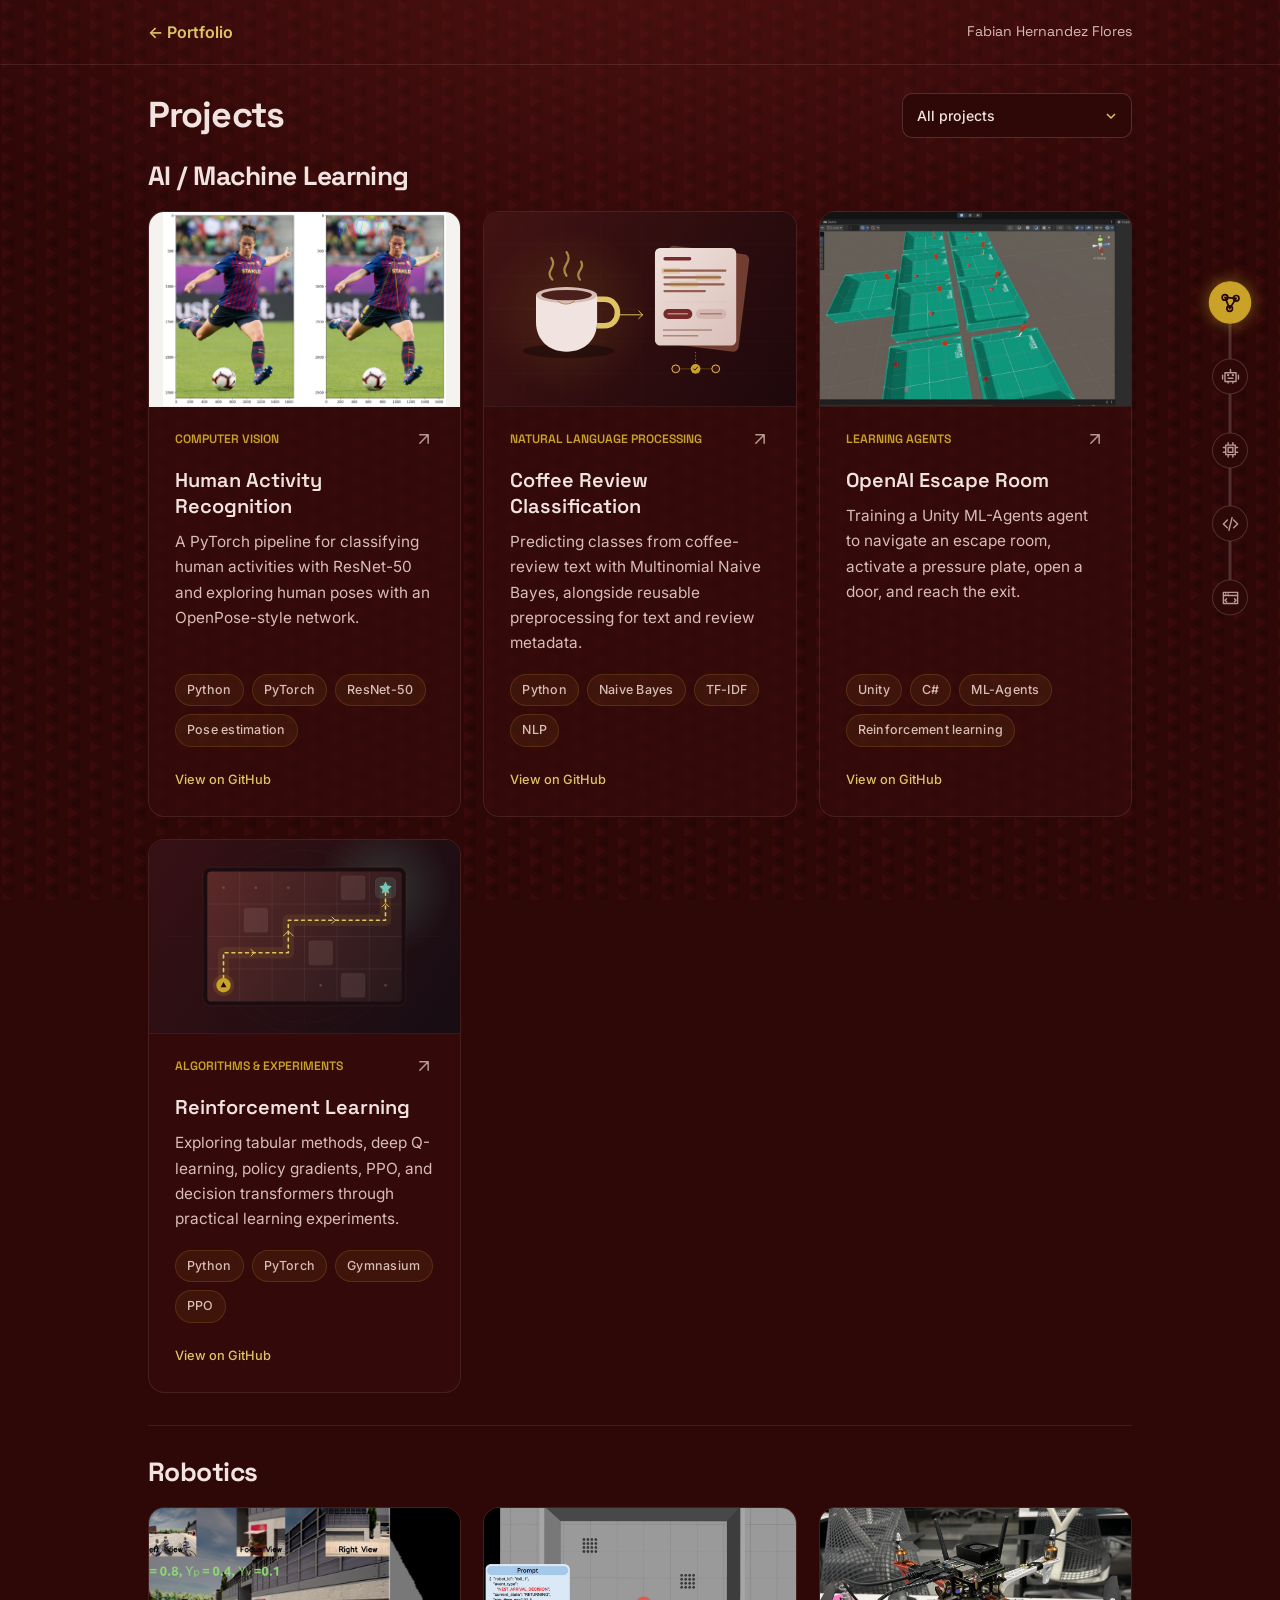
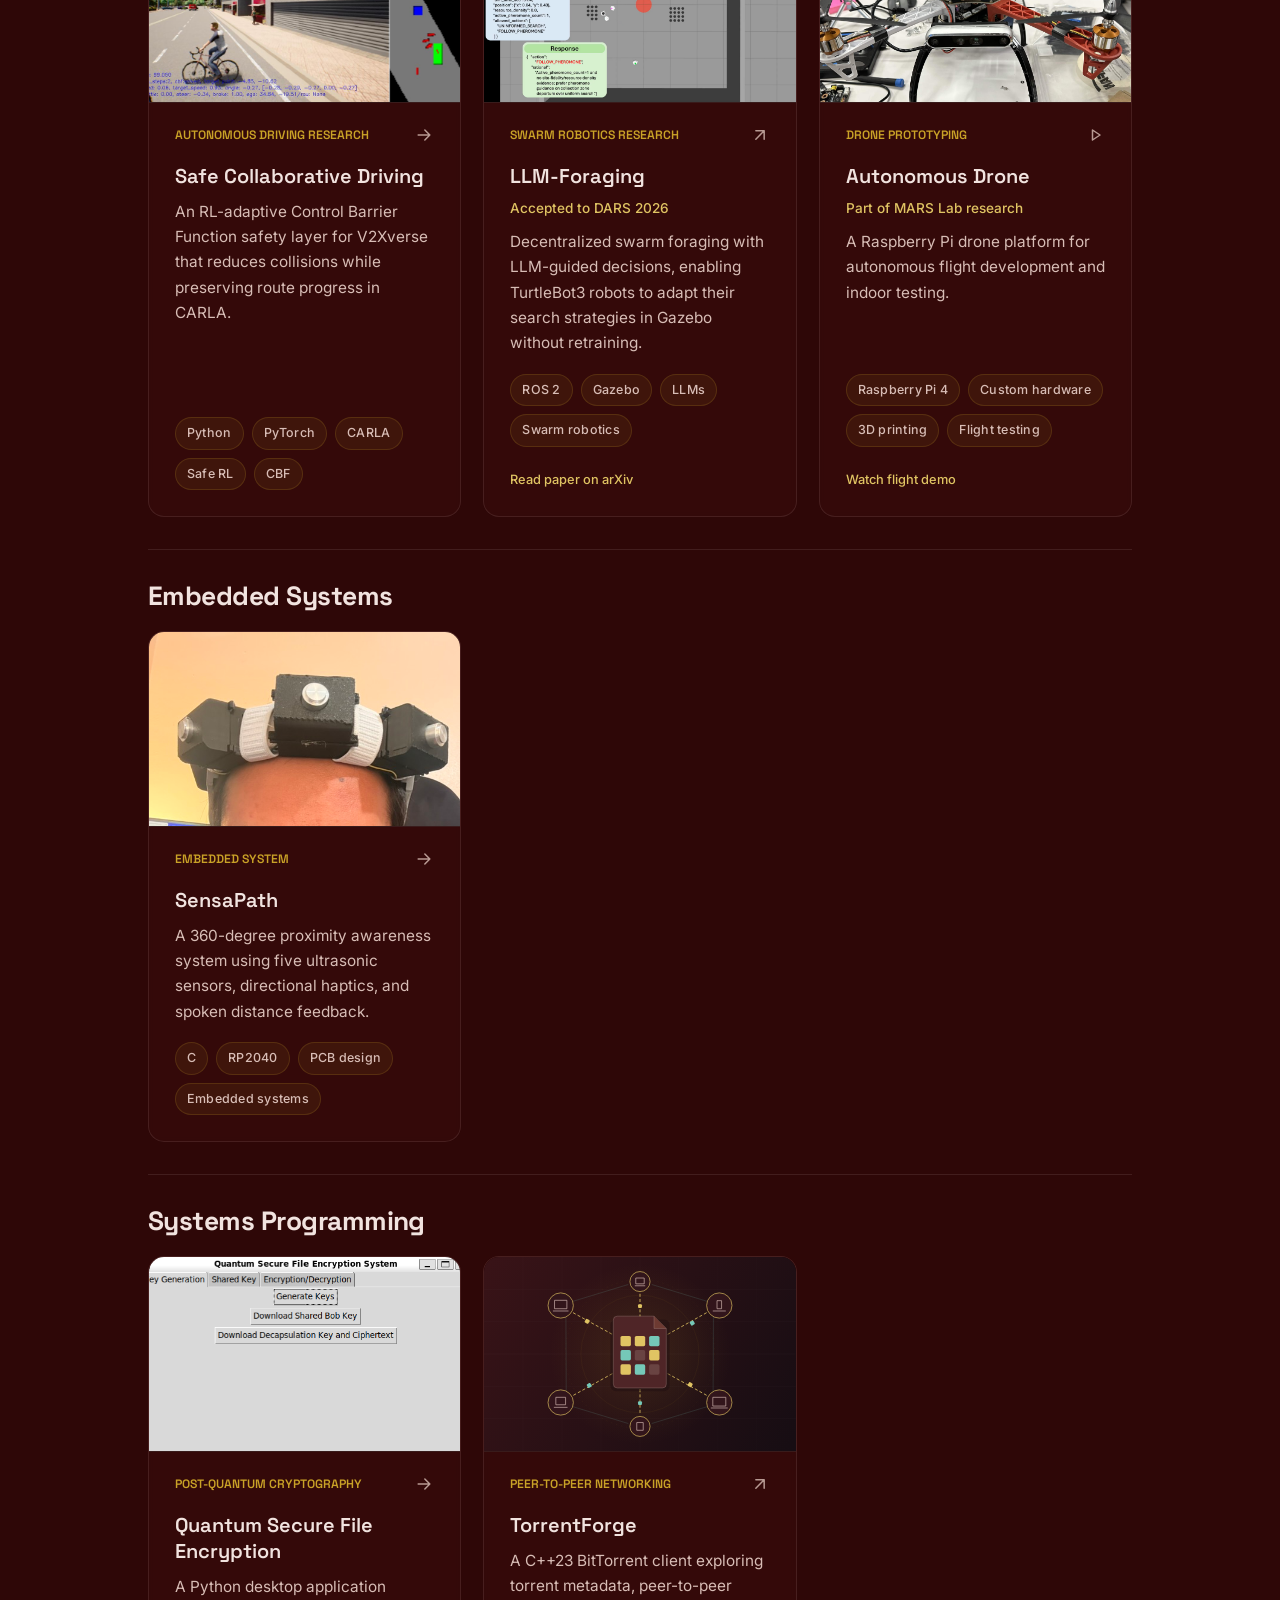
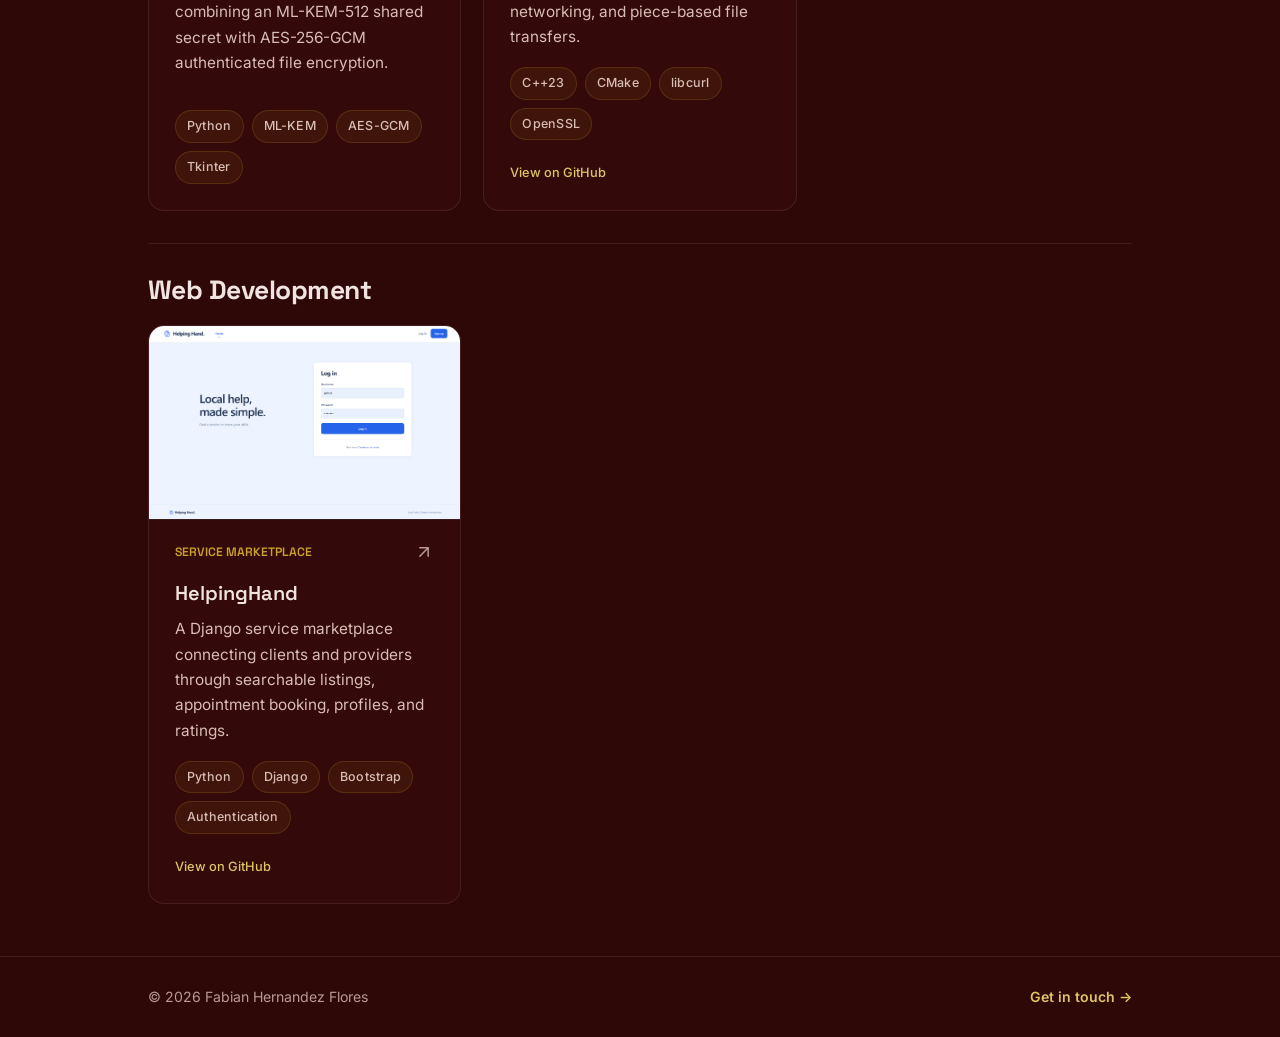
==== commit 396cfb3e: "Add drone project" ====
--- a/projects/index.html
+++ b/projects/index.html
@@ -80,7 +80,7 @@
         </div>
       </header>
 
-      <p class="catalog-sr-only" id="catalog-status" role="status" aria-live="polite" aria-atomic="true">10 projects</p>
+      <p class="catalog-sr-only" id="catalog-status" role="status" aria-live="polite" aria-atomic="true">11 projects</p>
 
       <div id="project-catalog">
         <section class="catalog-section" id="ai-machine-learning" aria-labelledby="ai-title">
@@ -211,6 +211,26 @@
                 <li>Swarm robotics</li>
               </ul>
               <span class="card__destination">Read paper on arXiv <span class="catalog-sr-only">(opens in a new tab)</span></span>
+            </a>
+
+            <a class="card card--project" href="../assets/projects/low-cost-drone/flight-demo.mp4" target="_blank" rel="noopener" data-category="robotics" data-tags="robotics embedded-systems">
+              <div class="card__media">
+                <img src="../assets/projects/low-cost-drone/drone.png" alt="Autonomous drone prototype with an onboard Raspberry Pi, camera, and 3D-printed mounts" width="2790" height="1421" loading="lazy" />
+              </div>
+              <div class="card__top">
+                <span class="card__kicker">Drone prototyping</span>
+                <svg class="card__arrow" viewBox="0 0 24 24" aria-hidden="true"><path d="m9 6 9 6-9 6V6Z" fill="none" stroke="currentColor" stroke-width="1.8" stroke-linejoin="round"/></svg>
+              </div>
+              <h3 class="card__title">Autonomous Drone</h3>
+              <p class="card__recognition">Part of MARS Lab research</p>
+              <p class="card__desc">A Raspberry Pi drone platform for autonomous flight development and indoor testing.</p>
+              <ul class="tags">
+                <li>Raspberry Pi 4</li>
+                <li>Custom hardware</li>
+                <li>3D printing</li>
+                <li>Flight testing</li>
+              </ul>
+              <span class="card__destination">Watch flight demo <span class="catalog-sr-only">(opens in a new tab)</span></span>
             </a>
           </div>
         </section>
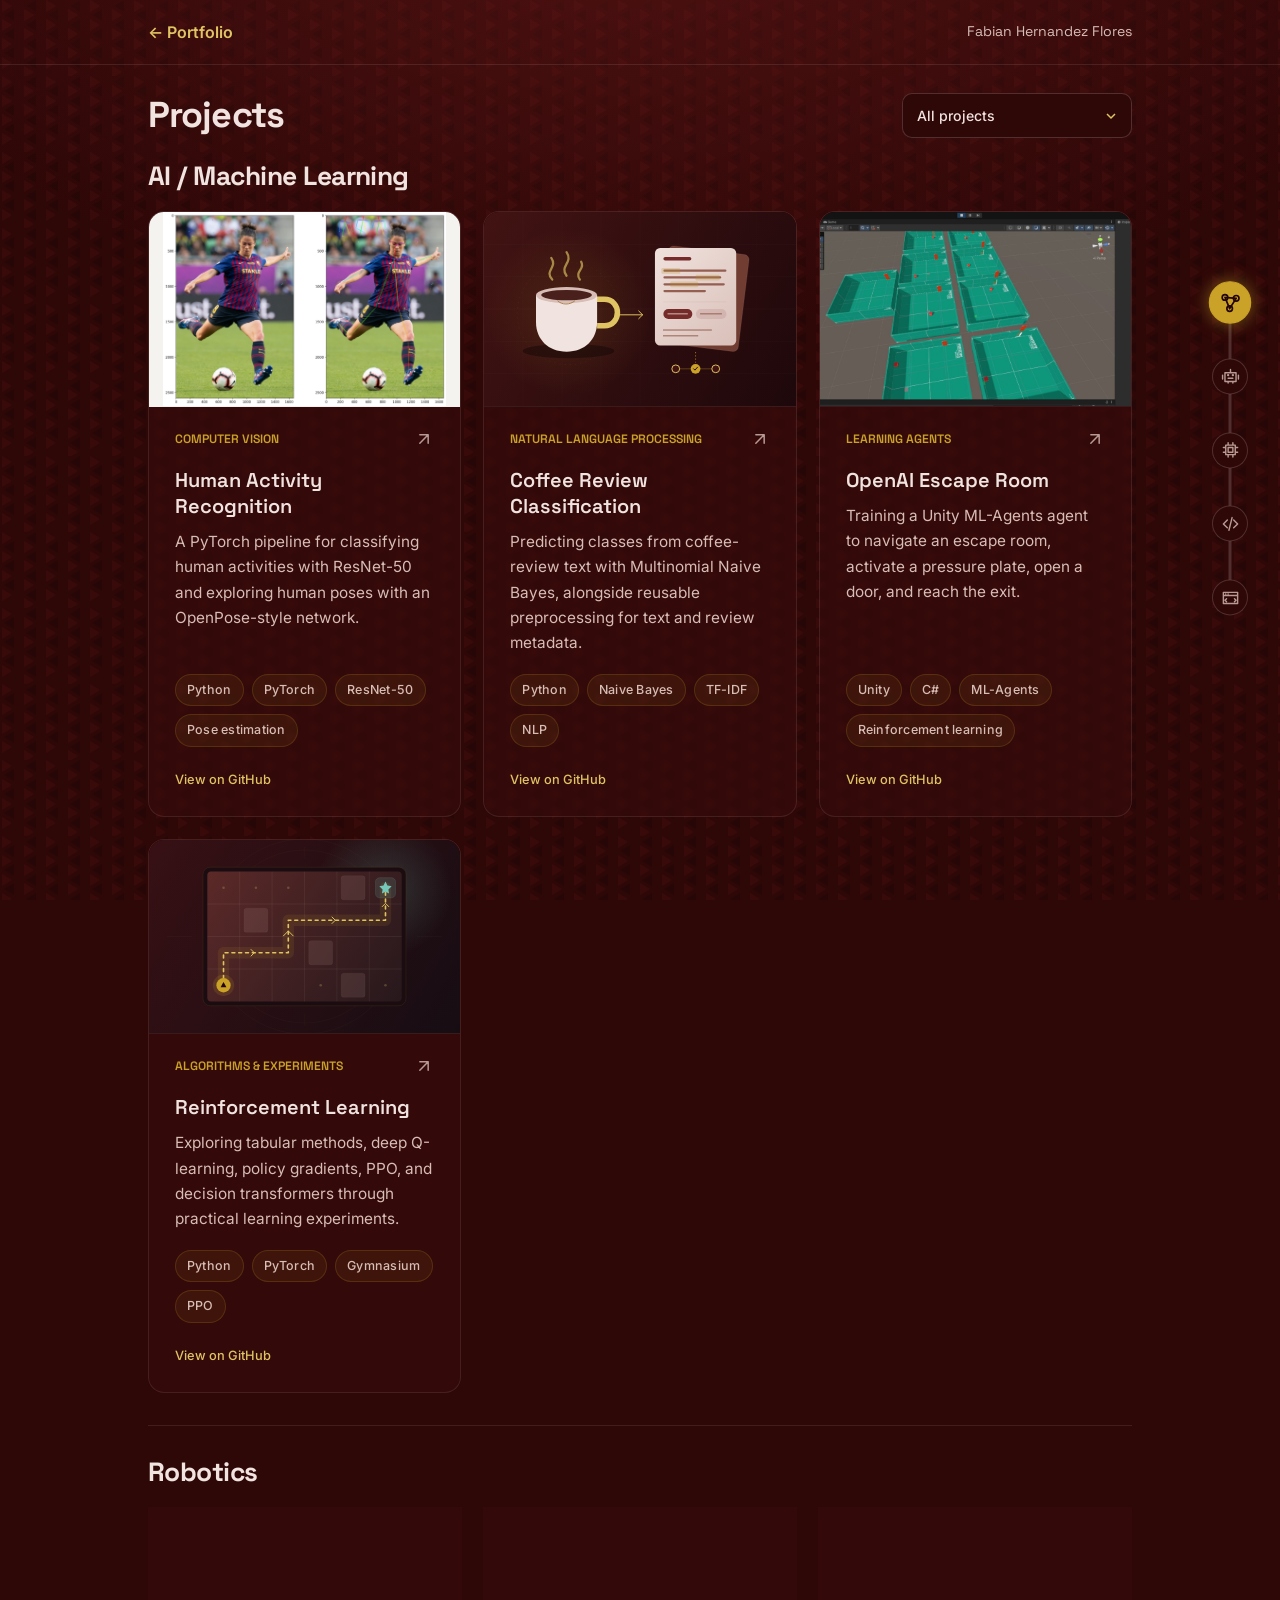
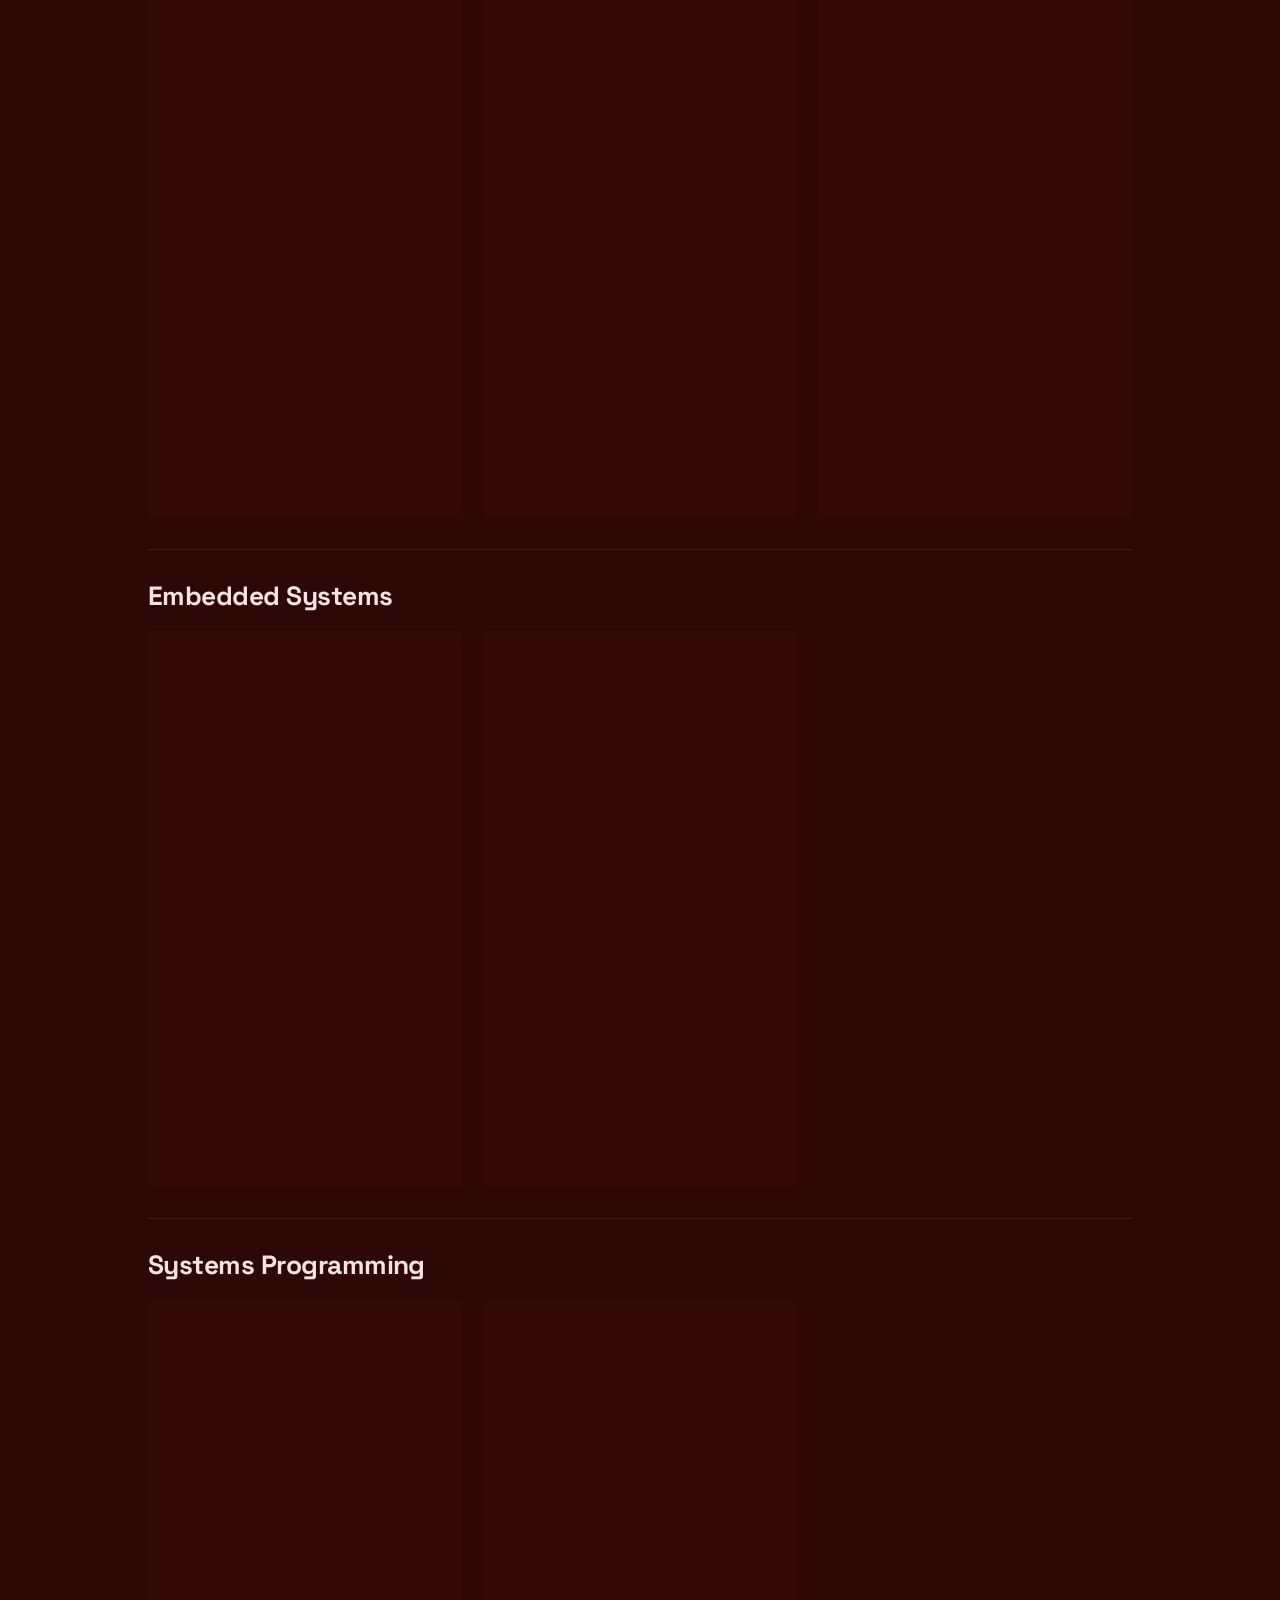
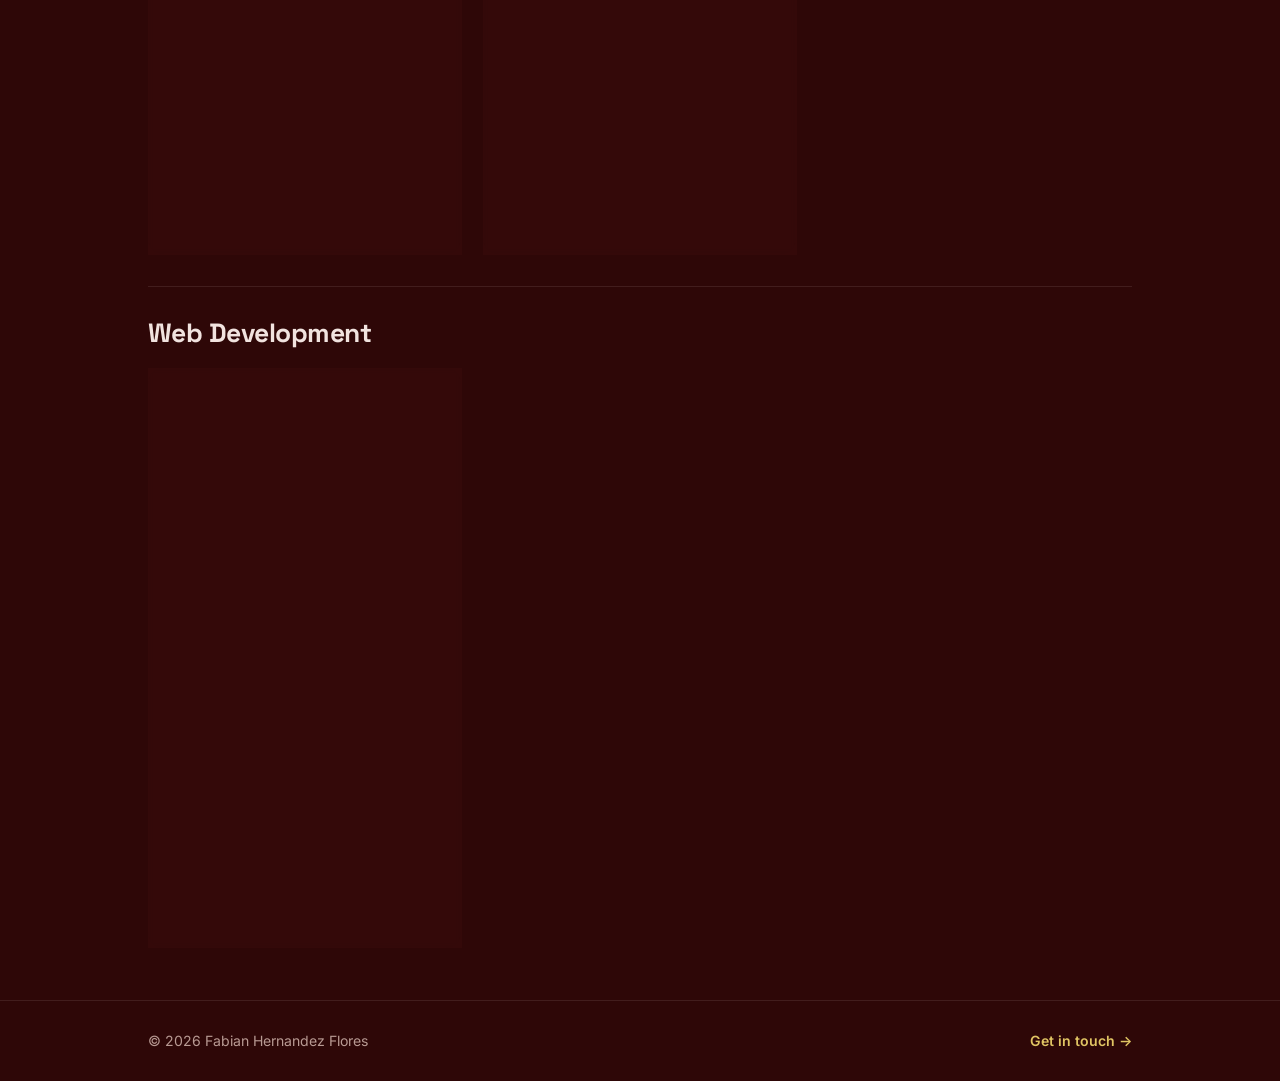
==== commit 85e16e5a: "oscilloscope project" ====
--- a/projects/index.html
+++ b/projects/index.html
@@ -15,7 +15,7 @@
   <link rel="preconnect" href="https://fonts.gstatic.com" crossorigin />
   <link href="https://fonts.googleapis.com/css2?family=Inter:wght@400;500;600&family=Space+Grotesk:wght@500;600;700&display=swap" rel="stylesheet" />
   <link rel="stylesheet" href="../css/styles.css?v=20260701-1" />
-  <link rel="stylesheet" href="../css/projects.css?v=20261019-1" />
+  <link rel="stylesheet" href="../css/projects.css?v=20261104-1" />
 </head>
 <body class="catalog-page">
   <a class="catalog-skip-link" href="#main">Skip to content</a>
@@ -80,7 +80,7 @@
         </div>
       </header>
 
-      <p class="catalog-sr-only" id="catalog-status" role="status" aria-live="polite" aria-atomic="true">11 projects</p>
+      <p class="catalog-sr-only" id="catalog-status" role="status" aria-live="polite" aria-atomic="true">12 projects</p>
 
       <div id="project-catalog">
         <section class="catalog-section" id="ai-machine-learning" aria-labelledby="ai-title">
@@ -259,6 +259,25 @@
                 <li>PCB design</li>
                 <li>Embedded systems</li>
               </ul>
+            </a>
+
+            <a class="card card--project" href="https://github.com/fabianhdz/stm32f407-oscilloscope" target="_blank" rel="noopener noreferrer" data-category="embedded-systems" data-tags="embedded-systems">
+              <div class="card__media card__media--screen">
+                <img src="../assets/projects/stm32f407-oscilloscope/display.png" alt="Oscilloscope display showing a yellow sine wave with voltage, timebase, and trigger settings" width="640" height="480" loading="lazy" />
+              </div>
+              <div class="card__top">
+                <span class="card__kicker">Real-time signal processing</span>
+                <svg class="card__arrow" viewBox="0 0 24 24" aria-hidden="true"><path d="M7 17 17 7M7 7h10v10" fill="none" stroke="currentColor" stroke-width="1.8" stroke-linecap="round" stroke-linejoin="round"/></svg>
+              </div>
+              <h3 class="card__title">STM32F407 Digital Oscilloscope</h3>
+              <p class="card__desc">An STM32 oscilloscope with 1 MS/s sampling, waveform display, and FFT analysis.</p>
+              <ul class="tags">
+                <li>C</li>
+                <li>STM32F407</li>
+                <li>FreeRTOS</li>
+                <li>CMSIS-DSP</li>
+              </ul>
+              <span class="card__destination">View on GitHub <span class="catalog-sr-only">(opens in a new tab)</span></span>
             </a>
           </div>
         </section>
--- a/css/projects.css
+++ b/css/projects.css
@@ -107,6 +107,8 @@
 }
 .catalog-page .card__media--contain { background: #f5f3f0; }
 .catalog-page .card__media--contain img { object-fit: contain; }
+.catalog-page .card__media--screen { background: #000; }
+.catalog-page .card__media--screen img { object-fit: contain; }
 .card__destination {
   margin-top: 22px;
   color: var(--gold-soft);
